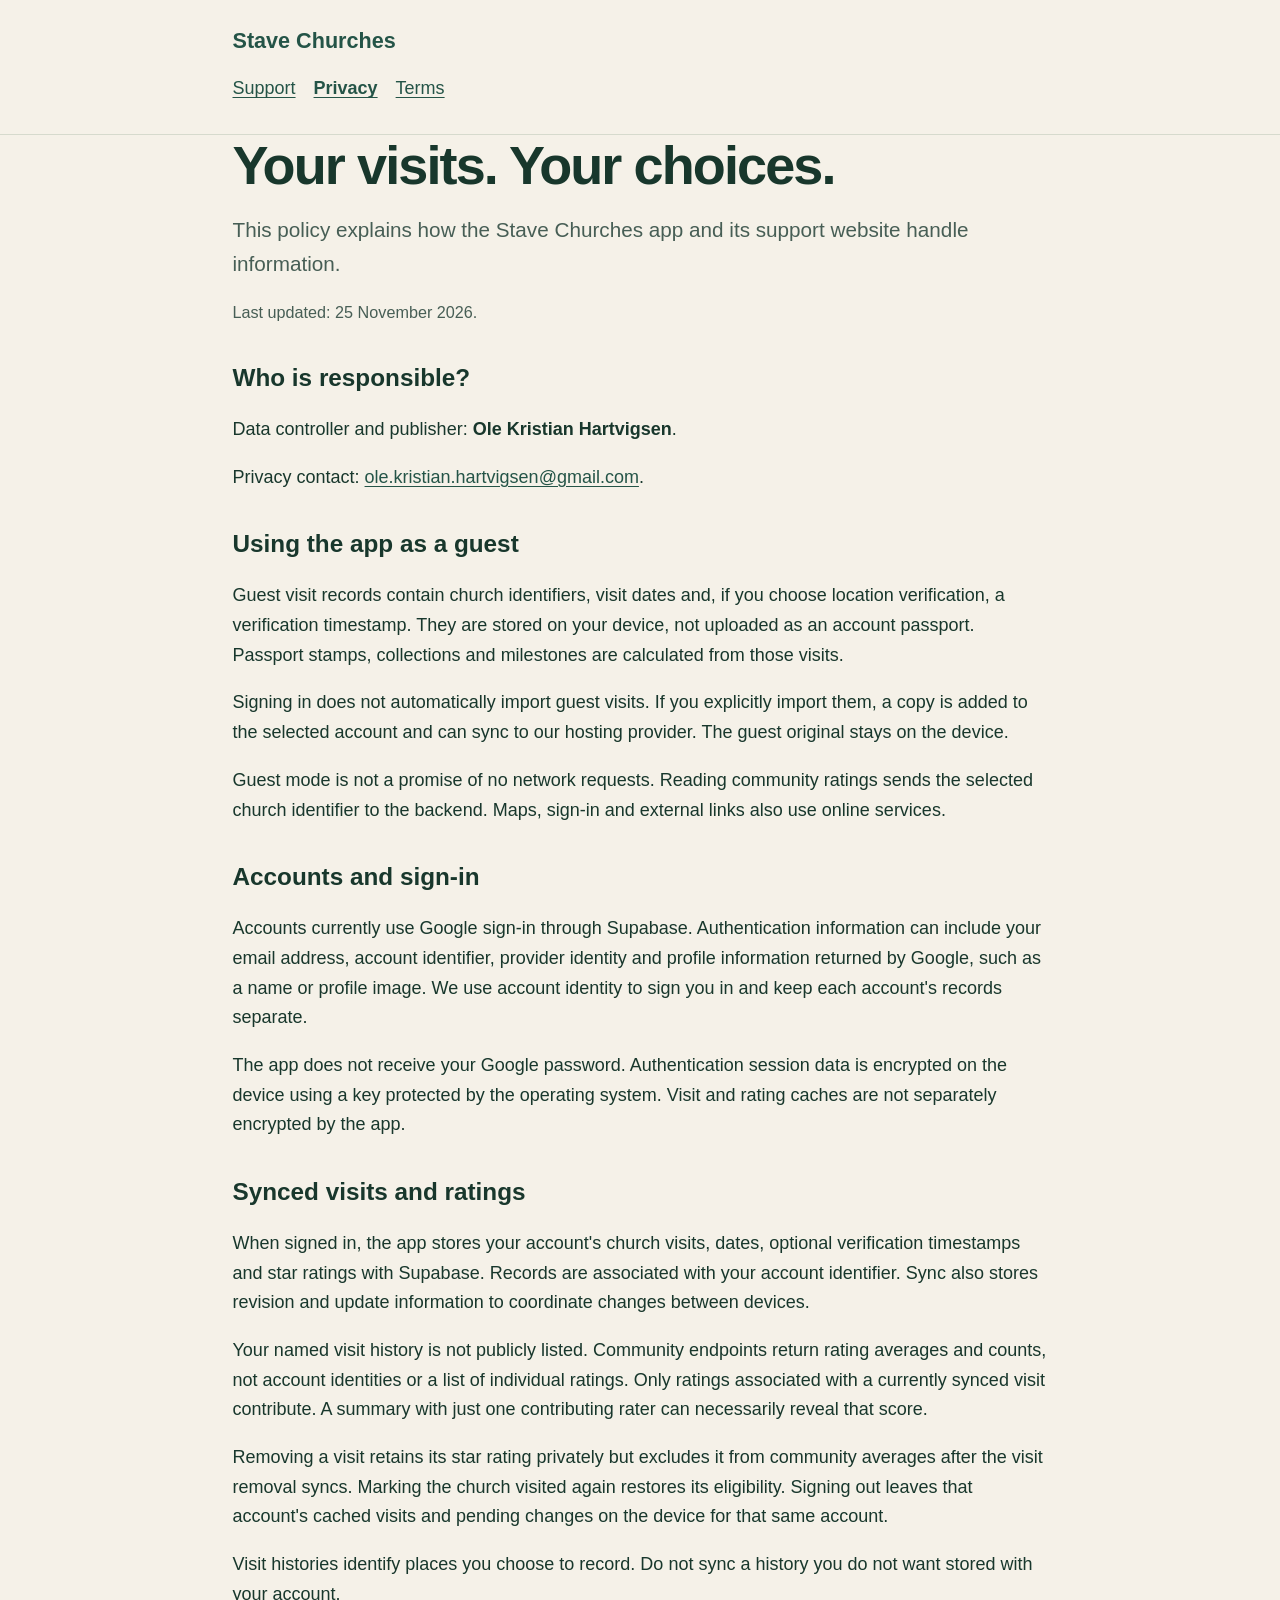
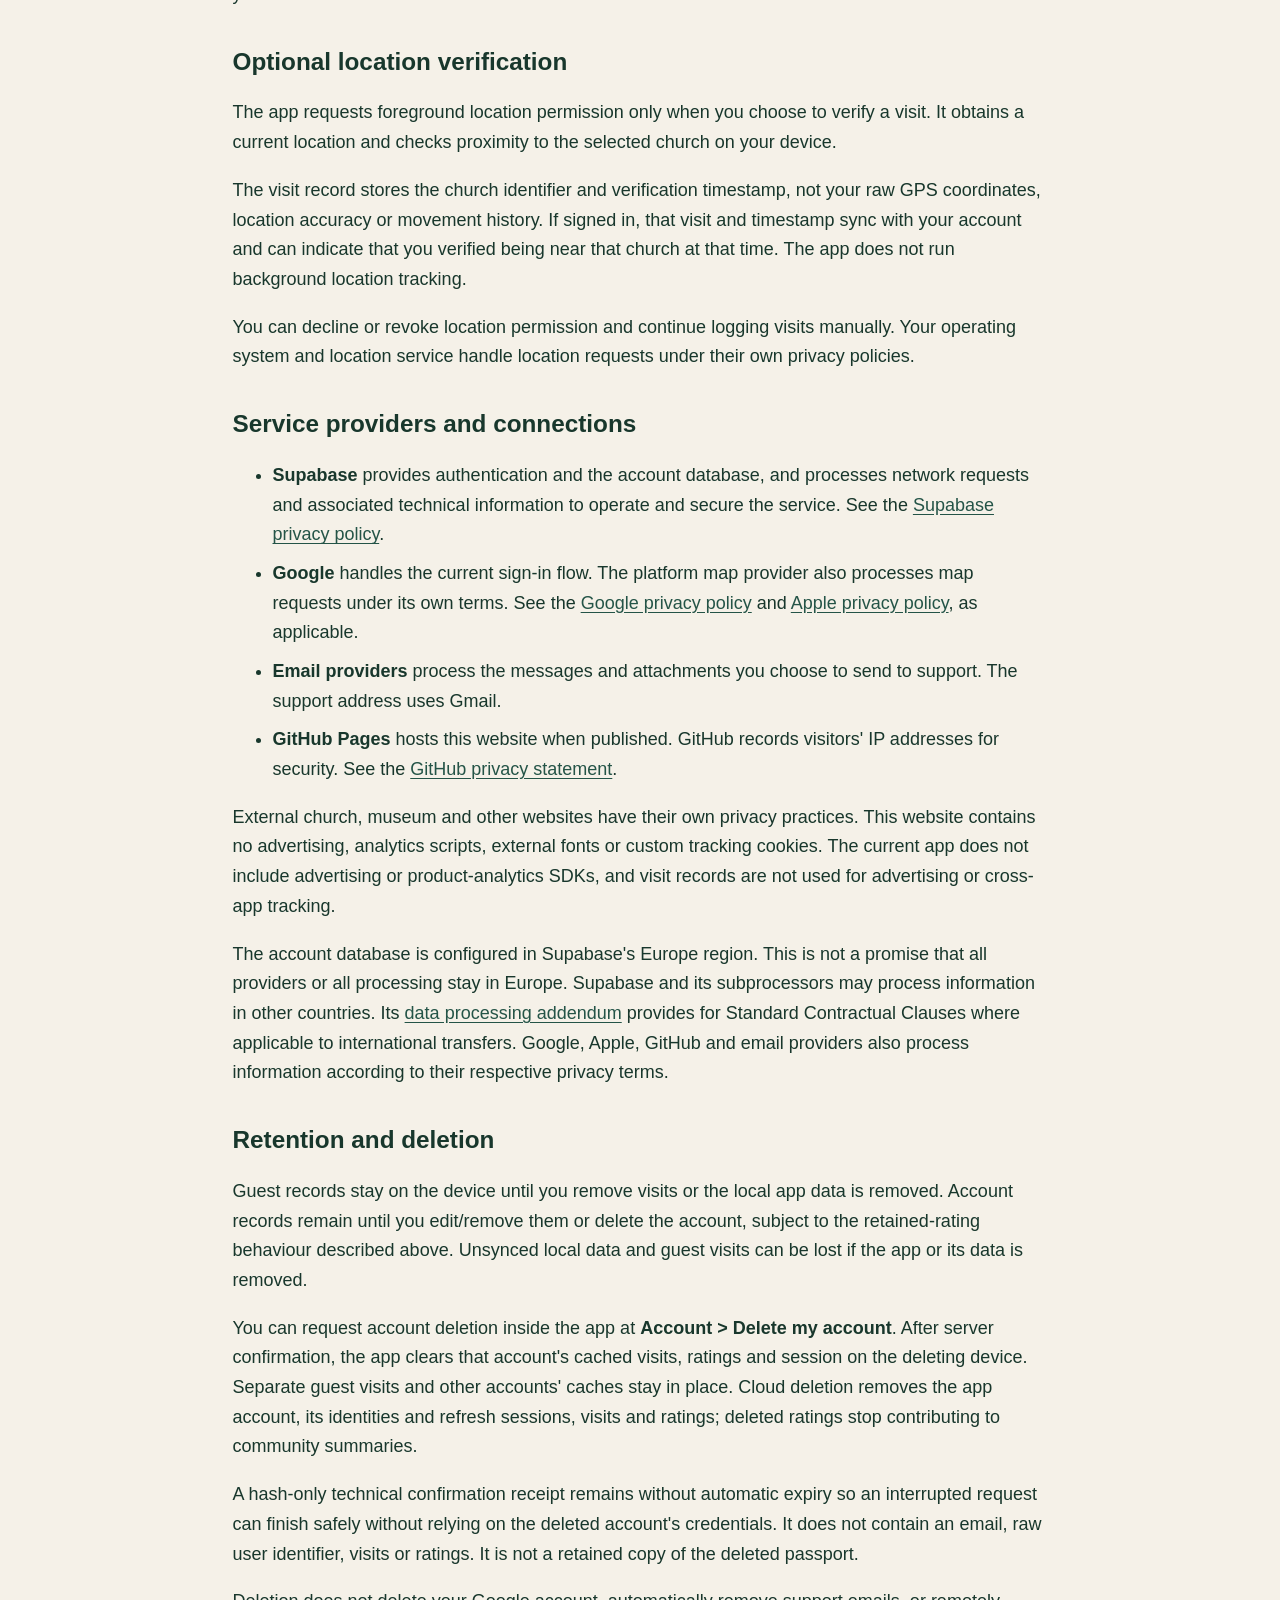
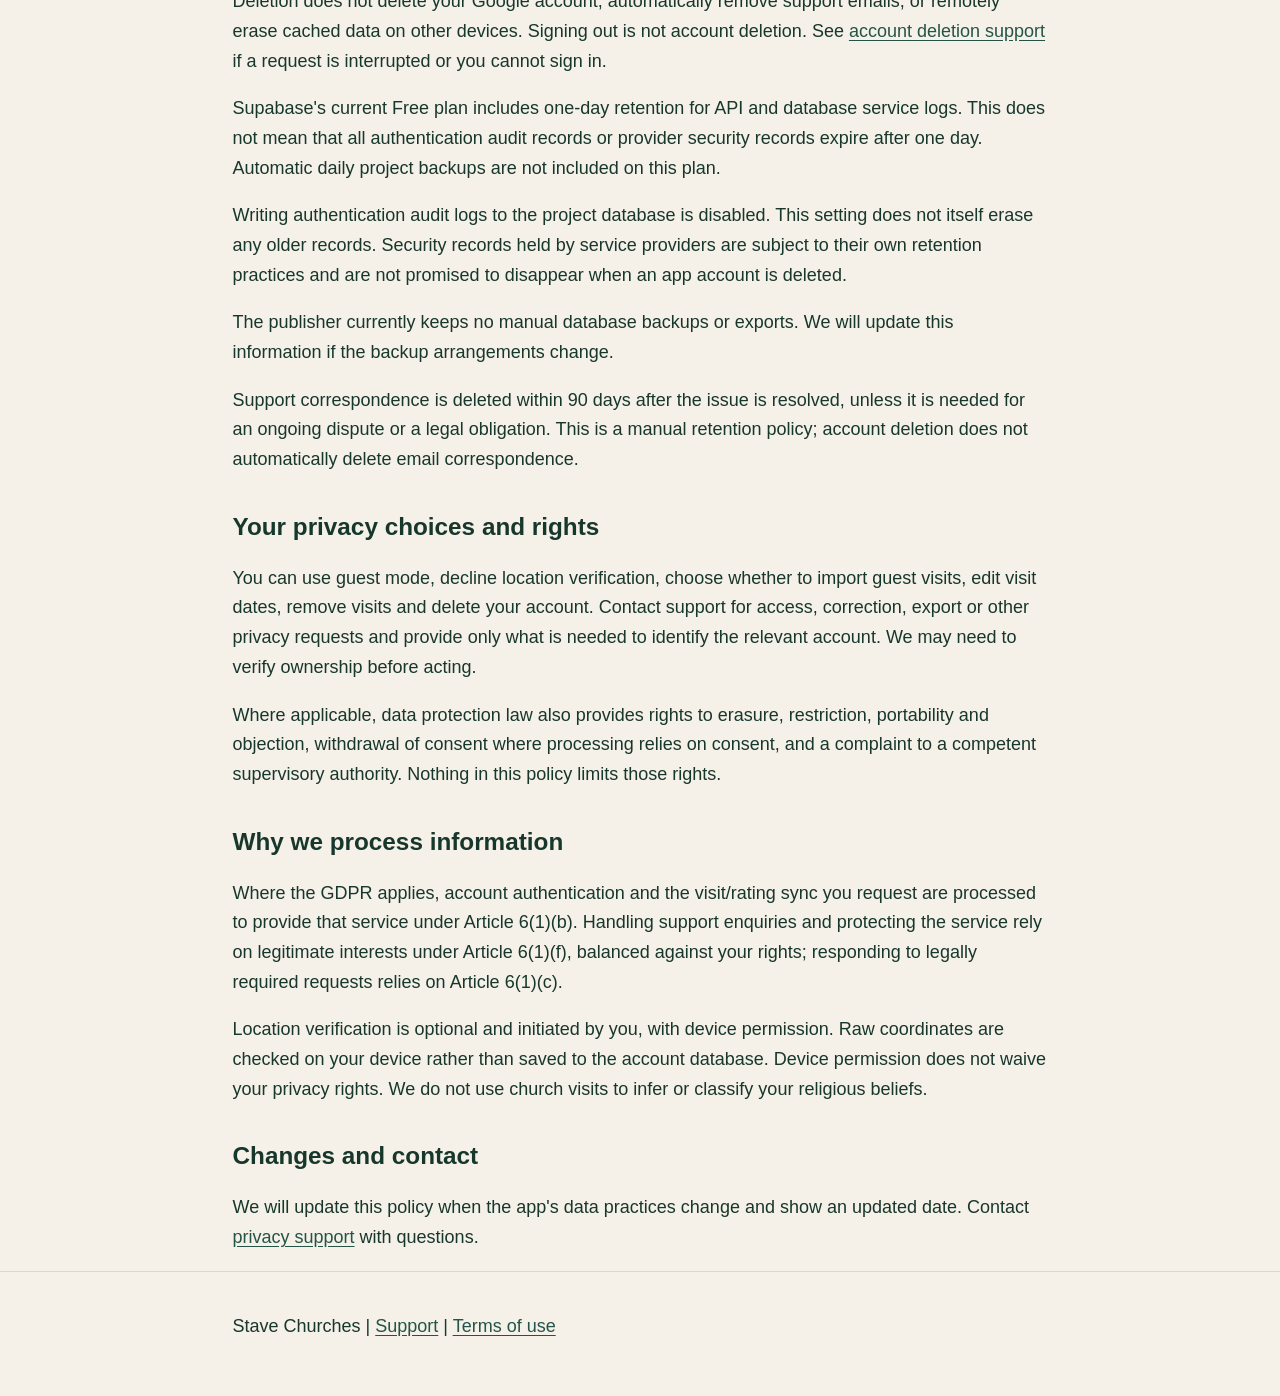
==== privacy.html @ 8445be17 "Publish Stave Churches support and privacy website Add reviewed static support, privacy and terms pa" ====
<!doctype html>
<html lang="en">
<head>
  <meta charset="utf-8">
  <meta name="viewport" content="width=device-width, initial-scale=1">
  <meta name="description" content="How Stave Churches handles guest visits, account data, ratings and optional location verification.">
  <title>Privacy | Stave Churches</title>
  <link rel="stylesheet" href="styles.css">
</head>
<body>
  <a class="skip-link" href="#main">Skip to content</a>
  <header>
    <div class="shell">
      <a class="brand" href="index.html">Stave Churches</a>
      <nav aria-label="Main navigation">
        <a href="index.html">Support</a>
        <a href="privacy.html" aria-current="page">Privacy</a>
        <a href="terms.html">Terms</a>
      </nav>
    </div>
  </header>
  <main class="shell" id="main">
    <h1>Your visits. Your choices.</h1>
    <p class="lead">This policy explains how the Stave Churches app and its support website handle information.</p>
    <p class="muted">Last updated: 25 November 2026.</p>

    <h2>Who is responsible?</h2>
    <p>Data controller and publisher: <strong>Ole Kristian Hartvigsen</strong>.</p>
    <p>Privacy contact: <a href="mailto:ole.kristian.hartvigsen@gmail.com?subject=Stave%20Churches%20privacy">ole.kristian.hartvigsen@gmail.com</a>.</p>

    <h2>Using the app as a guest</h2>
    <p>Guest visit records contain church identifiers, visit dates and, if you choose location verification, a verification timestamp. They are stored on your device, not uploaded as an account passport. Passport stamps, collections and milestones are calculated from those visits.</p>
    <p>Signing in does not automatically import guest visits. If you explicitly import them, a copy is added to the selected account and can sync to our hosting provider. The guest original stays on the device.</p>
    <p>Guest mode is not a promise of no network requests. Reading community ratings sends the selected church identifier to the backend. Maps, sign-in and external links also use online services.</p>

    <h2>Accounts and sign-in</h2>
    <p>Accounts currently use Google sign-in through Supabase. Authentication information can include your email address, account identifier, provider identity and profile information returned by Google, such as a name or profile image. We use account identity to sign you in and keep each account's records separate.</p>
    <p>The app does not receive your Google password. Authentication session data is encrypted on the device using a key protected by the operating system. Visit and rating caches are not separately encrypted by the app.</p>

    <h2>Synced visits and ratings</h2>
    <p>When signed in, the app stores your account's church visits, dates, optional verification timestamps and star ratings with Supabase. Records are associated with your account identifier. Sync also stores revision and update information to coordinate changes between devices.</p>
    <p>Your named visit history is not publicly listed. Community endpoints return rating averages and counts, not account identities or a list of individual ratings. Only ratings associated with a currently synced visit contribute. A summary with just one contributing rater can necessarily reveal that score.</p>
    <p>Removing a visit retains its star rating privately but excludes it from community averages after the visit removal syncs. Marking the church visited again restores its eligibility. Signing out leaves that account's cached visits and pending changes on the device for that same account.</p>
    <p>Visit histories identify places you choose to record. Do not sync a history you do not want stored with your account.</p>

    <h2>Optional location verification</h2>
    <p>The app requests foreground location permission only when you choose to verify a visit. It obtains a current location and checks proximity to the selected church on your device.</p>
    <p>The visit record stores the church identifier and verification timestamp, not your raw GPS coordinates, location accuracy or movement history. If signed in, that visit and timestamp sync with your account and can indicate that you verified being near that church at that time. The app does not run background location tracking.</p>
    <p>You can decline or revoke location permission and continue logging visits manually. Your operating system and location service handle location requests under their own privacy policies.</p>

    <h2>Service providers and connections</h2>
    <ul>
      <li><strong>Supabase</strong> provides authentication and the account database, and processes network requests and associated technical information to operate and secure the service. See the <a href="https://supabase.com/privacy">Supabase privacy policy</a>.</li>
      <li><strong>Google</strong> handles the current sign-in flow. The platform map provider also processes map requests under its own terms. See the <a href="https://policies.google.com/privacy">Google privacy policy</a> and <a href="https://www.apple.com/legal/privacy/">Apple privacy policy</a>, as applicable.</li>
      <li><strong>Email providers</strong> process the messages and attachments you choose to send to support. The support address uses Gmail.</li>
      <li><strong>GitHub Pages</strong> hosts this website when published. GitHub records visitors' IP addresses for security. See the <a href="https://docs.github.com/en/site-policy/privacy-policies/github-general-privacy-statement">GitHub privacy statement</a>.</li>
    </ul>
    <p>External church, museum and other websites have their own privacy practices. This website contains no advertising, analytics scripts, external fonts or custom tracking cookies. The current app does not include advertising or product-analytics SDKs, and visit records are not used for advertising or cross-app tracking.</p>
    <p>The account database is configured in Supabase's Europe region. This is not a promise that all providers or all processing stay in Europe. Supabase and its subprocessors may process information in other countries. Its <a href="https://supabase.com/legal/customer-resources/data-processing-addendum">data processing addendum</a> provides for Standard Contractual Clauses where applicable to international transfers. Google, Apple, GitHub and email providers also process information according to their respective privacy terms.</p>

    <h2>Retention and deletion</h2>
    <p>Guest records stay on the device until you remove visits or the local app data is removed. Account records remain until you edit/remove them or delete the account, subject to the retained-rating behaviour described above. Unsynced local data and guest visits can be lost if the app or its data is removed.</p>
    <p>You can request account deletion inside the app at <strong>Account &gt; Delete my account</strong>. After server confirmation, the app clears that account's cached visits, ratings and session on the deleting device. Separate guest visits and other accounts' caches stay in place. Cloud deletion removes the app account, its identities and refresh sessions, visits and ratings; deleted ratings stop contributing to community summaries.</p>
    <p>A hash-only technical confirmation receipt remains without automatic expiry so an interrupted request can finish safely without relying on the deleted account's credentials. It does not contain an email, raw user identifier, visits or ratings. It is not a retained copy of the deleted passport.</p>
    <p>Deletion does not delete your Google account, automatically remove support emails, or remotely erase cached data on other devices. Signing out is not account deletion. See <a href="index.html">account deletion support</a> if a request is interrupted or you cannot sign in.</p>
    <p>Supabase's current Free plan includes one-day retention for API and database service logs. This does not mean that all authentication audit records or provider security records expire after one day. Automatic daily project backups are not included on this plan.</p>
    <p>Writing authentication audit logs to the project database is disabled. This setting does not itself erase any older records. Security records held by service providers are subject to their own retention practices and are not promised to disappear when an app account is deleted.</p>
    <p>The publisher currently keeps no manual database backups or exports. We will update this information if the backup arrangements change.</p>
    <p>Support correspondence is deleted within 90 days after the issue is resolved, unless it is needed for an ongoing dispute or a legal obligation. This is a manual retention policy; account deletion does not automatically delete email correspondence.</p>

    <h2>Your privacy choices and rights</h2>
    <p>You can use guest mode, decline location verification, choose whether to import guest visits, edit visit dates, remove visits and delete your account. Contact support for access, correction, export or other privacy requests and provide only what is needed to identify the relevant account. We may need to verify ownership before acting.</p>
    <p>Where applicable, data protection law also provides rights to erasure, restriction, portability and objection, withdrawal of consent where processing relies on consent, and a complaint to a competent supervisory authority. Nothing in this policy limits those rights.</p>
    <h2>Why we process information</h2>
    <p>Where the GDPR applies, account authentication and the visit/rating sync you request are processed to provide that service under Article 6(1)(b). Handling support enquiries and protecting the service rely on legitimate interests under Article 6(1)(f), balanced against your rights; responding to legally required requests relies on Article 6(1)(c).</p>
    <p>Location verification is optional and initiated by you, with device permission. Raw coordinates are checked on your device rather than saved to the account database. Device permission does not waive your privacy rights. We do not use church visits to infer or classify your religious beliefs.</p>

    <h2>Changes and contact</h2>
    <p>We will update this policy when the app's data practices change and show an updated date. Contact <a href="mailto:ole.kristian.hartvigsen@gmail.com?subject=Stave%20Churches%20privacy">privacy support</a> with questions.</p>
  </main>
  <footer>
    <div class="shell">
      <p>Stave Churches | <a href="index.html">Support</a> | <a href="terms.html">Terms of use</a></p>
    </div>
  </footer>
</body>
</html>
---- styles.css ----
:root {
  color-scheme: light;
  font-family: -apple-system, BlinkMacSystemFont, "Segoe UI", sans-serif;
  color: #18372c;
  background: #f5f1e8;
  line-height: 1.65;
  font-size: 18px;
}

* { box-sizing: border-box; }
body { margin: 0; }
a { color: #245447; text-underline-offset: 0.18em; overflow-wrap: anywhere; }
a:hover { text-decoration-thickness: 0.15em; }
a:focus-visible { outline: 3px solid #856217; outline-offset: 4px; }
.skip-link { position: absolute; left: 1rem; top: -5rem; background: white; padding: 0.75rem; }
.skip-link:focus { top: 0.5rem; }
.shell { max-width: 860px; padding: 0 1.25rem; margin: 0 auto; }
header { border-bottom: 1px solid #d6dacd; padding: 1.25rem 0; }
.brand { font-weight: 750; font-size: 1.2rem; text-decoration: none; }
nav { display: flex; flex-wrap: wrap; gap: 0.25rem 1rem; margin-top: 0.5rem; }
nav a { display: inline-flex; min-height: 44px; align-items: center; }
nav a[aria-current="page"] { font-weight: 750; }
main { padding-top: 2rem; padding-bottom: 3rem; }
h1 { font-size: clamp(2rem, 7vw, 3rem); line-height: 1.12; letter-spacing: -0.035em; margin: 0 0 1rem; }
h2 { font-size: 1.35rem; line-height: 1.35; margin-top: 2rem; }
p, ul { margin: 0.75rem 0 1rem; }
li { margin-bottom: 0.5rem; }
.lead { font-size: 1.15rem; color: #475e55; }
.muted { color: #475e55; font-size: 0.9rem; }
.card { background: #fffdf8; border: 1px solid #d6dacd; border-radius: 16px; padding: 1.25rem; margin: 1.5rem 0; }
.card h2 { margin-top: 0; }
.contact { display: inline-block; padding: 0.75rem 1rem; background: #18372c; color: white; border-radius: 10px; font-weight: 650; }
footer { border-top: 1px solid #d6dacd; padding: 1.5rem 0 2rem; }
@media (prefers-reduced-motion: no-preference) {
  html { scroll-behavior: smooth; }
}
@media print {
  body { background: white; }
  nav, .skip-link { display: none; }
  .shell { max-width: none; padding: 0; }
}
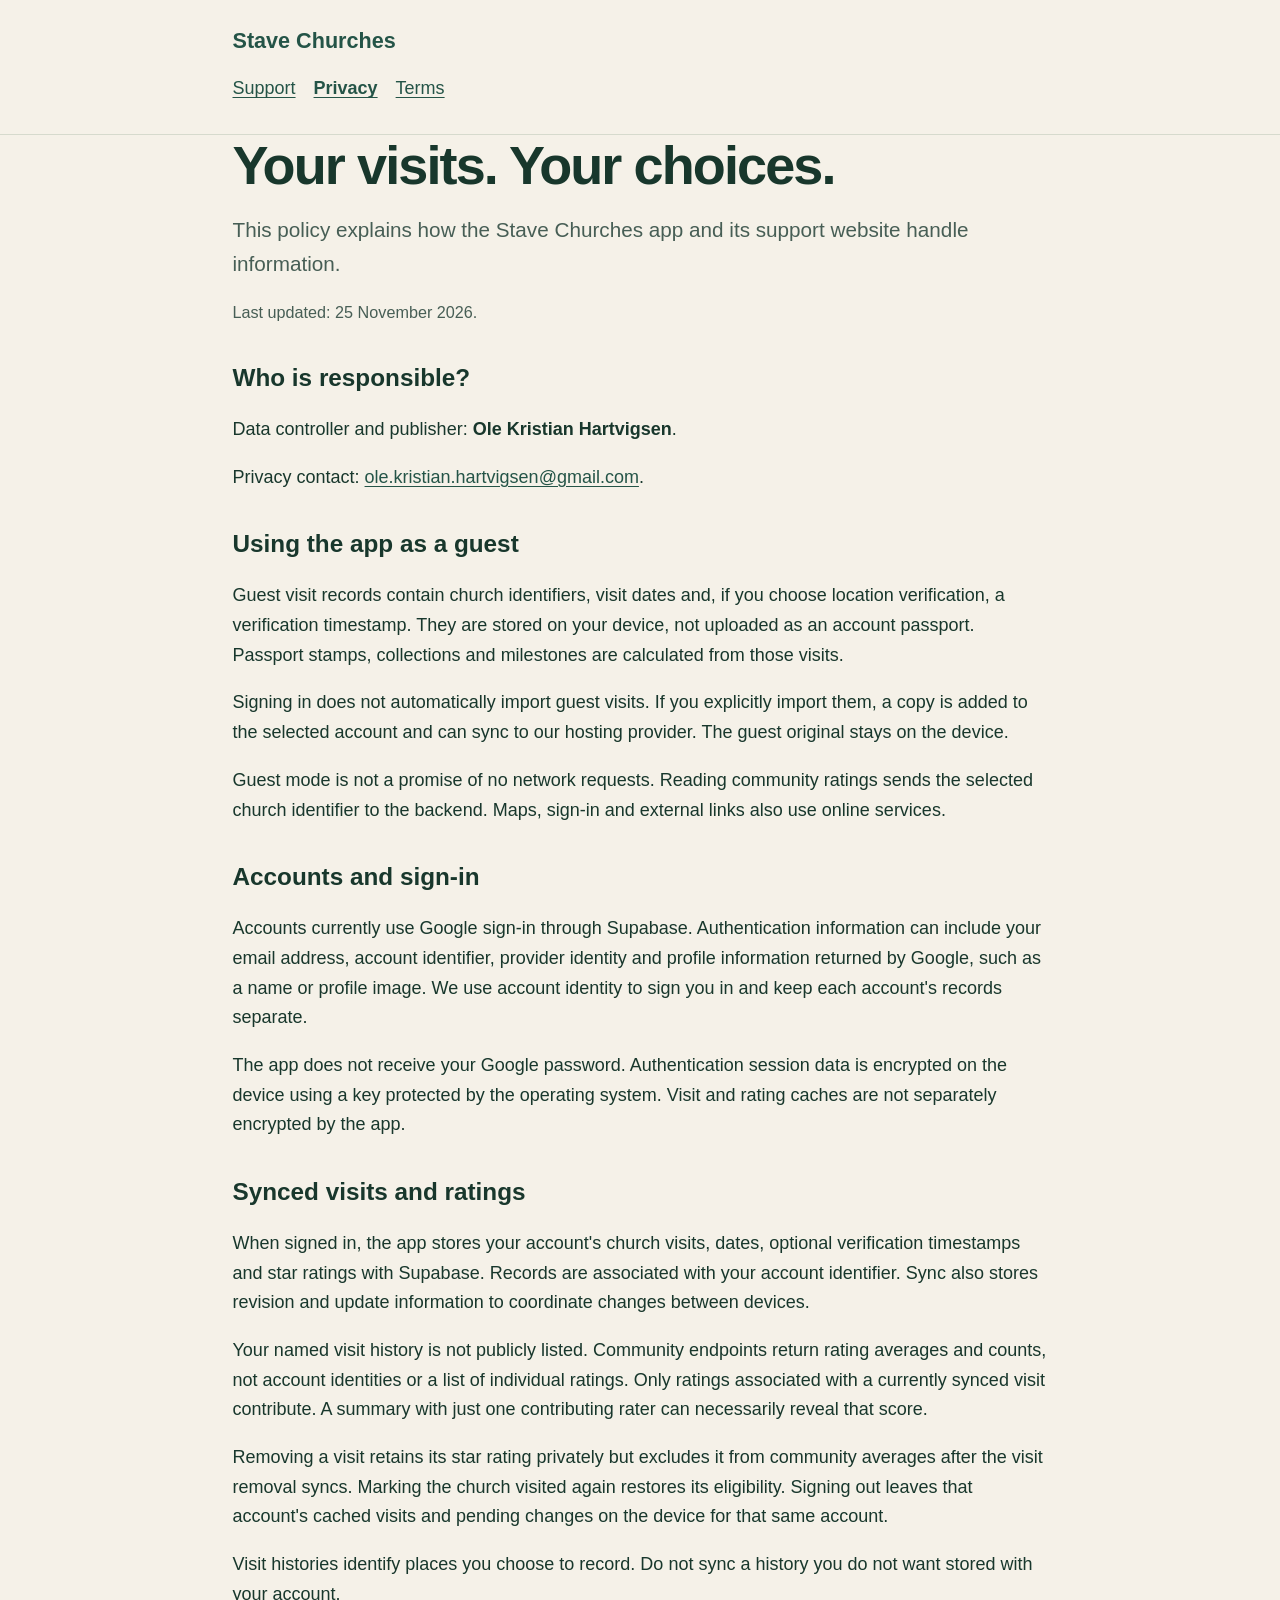
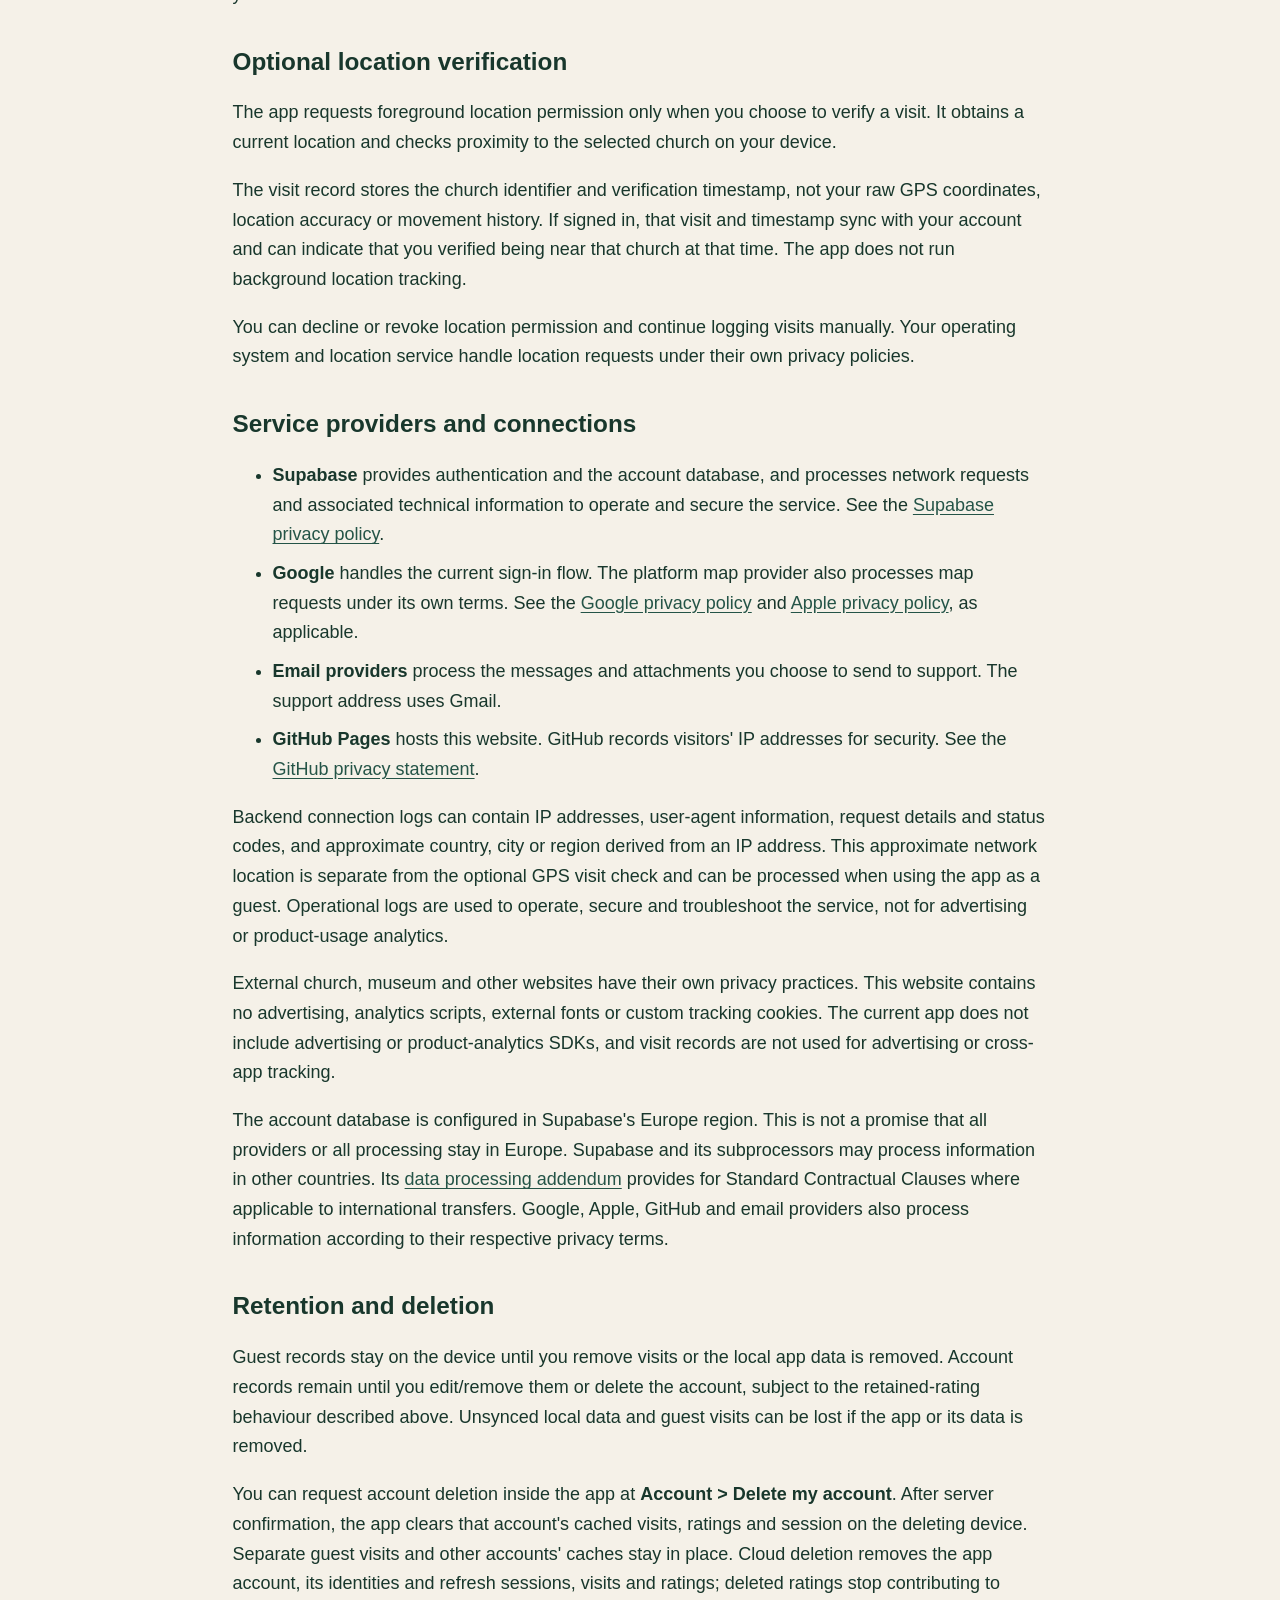
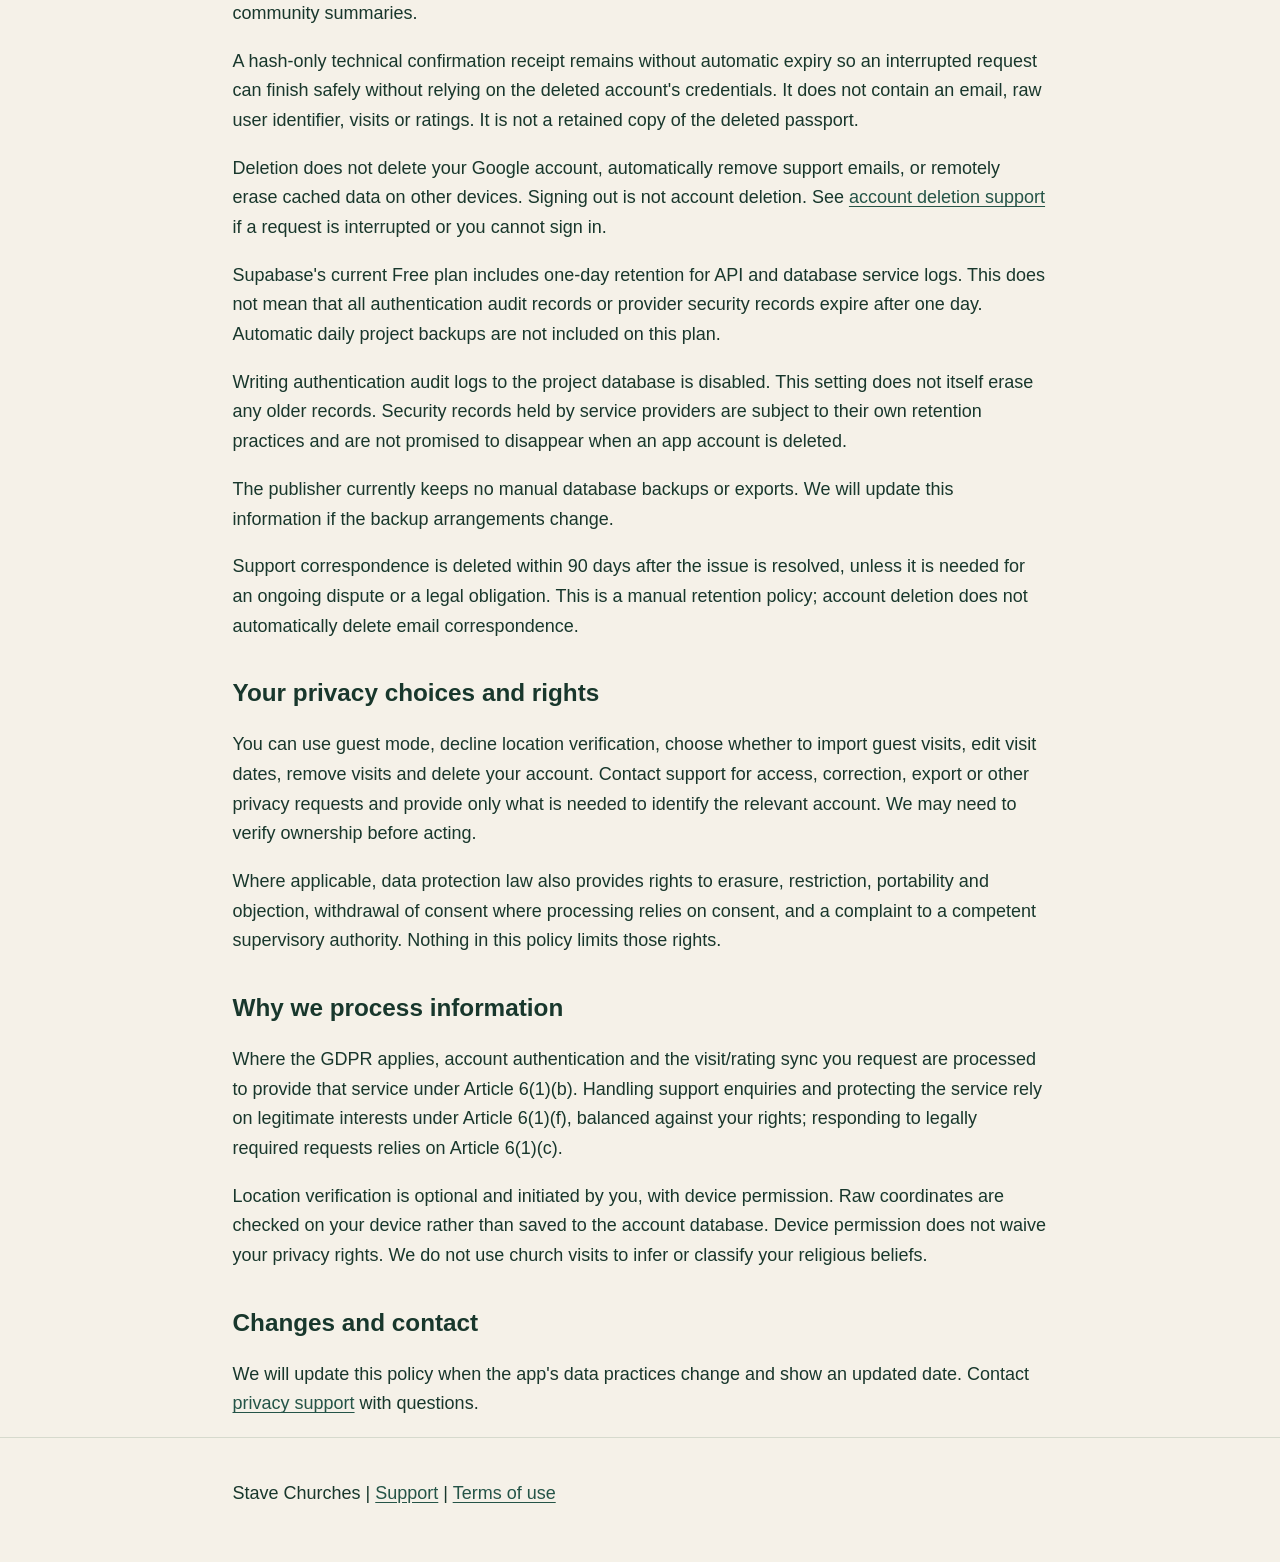
==== commit 56111ff6: "Clarify operational log data in privacy policy Explicitly describe confirmed IP-derived approximate " ====
--- a/privacy.html
+++ b/privacy.html
@@ -53,8 +53,9 @@
       <li><strong>Supabase</strong> provides authentication and the account database, and processes network requests and associated technical information to operate and secure the service. See the <a href="https://supabase.com/privacy">Supabase privacy policy</a>.</li>
       <li><strong>Google</strong> handles the current sign-in flow. The platform map provider also processes map requests under its own terms. See the <a href="https://policies.google.com/privacy">Google privacy policy</a> and <a href="https://www.apple.com/legal/privacy/">Apple privacy policy</a>, as applicable.</li>
       <li><strong>Email providers</strong> process the messages and attachments you choose to send to support. The support address uses Gmail.</li>
-      <li><strong>GitHub Pages</strong> hosts this website when published. GitHub records visitors' IP addresses for security. See the <a href="https://docs.github.com/en/site-policy/privacy-policies/github-general-privacy-statement">GitHub privacy statement</a>.</li>
+      <li><strong>GitHub Pages</strong> hosts this website. GitHub records visitors' IP addresses for security. See the <a href="https://docs.github.com/en/site-policy/privacy-policies/github-general-privacy-statement">GitHub privacy statement</a>.</li>
     </ul>
+    <p>Backend connection logs can contain IP addresses, user-agent information, request details and status codes, and approximate country, city or region derived from an IP address. This approximate network location is separate from the optional GPS visit check and can be processed when using the app as a guest. Operational logs are used to operate, secure and troubleshoot the service, not for advertising or product-usage analytics.</p>
     <p>External church, museum and other websites have their own privacy practices. This website contains no advertising, analytics scripts, external fonts or custom tracking cookies. The current app does not include advertising or product-analytics SDKs, and visit records are not used for advertising or cross-app tracking.</p>
     <p>The account database is configured in Supabase's Europe region. This is not a promise that all providers or all processing stay in Europe. Supabase and its subprocessors may process information in other countries. Its <a href="https://supabase.com/legal/customer-resources/data-processing-addendum">data processing addendum</a> provides for Standard Contractual Clauses where applicable to international transfers. Google, Apple, GitHub and email providers also process information according to their respective privacy terms.</p>
 
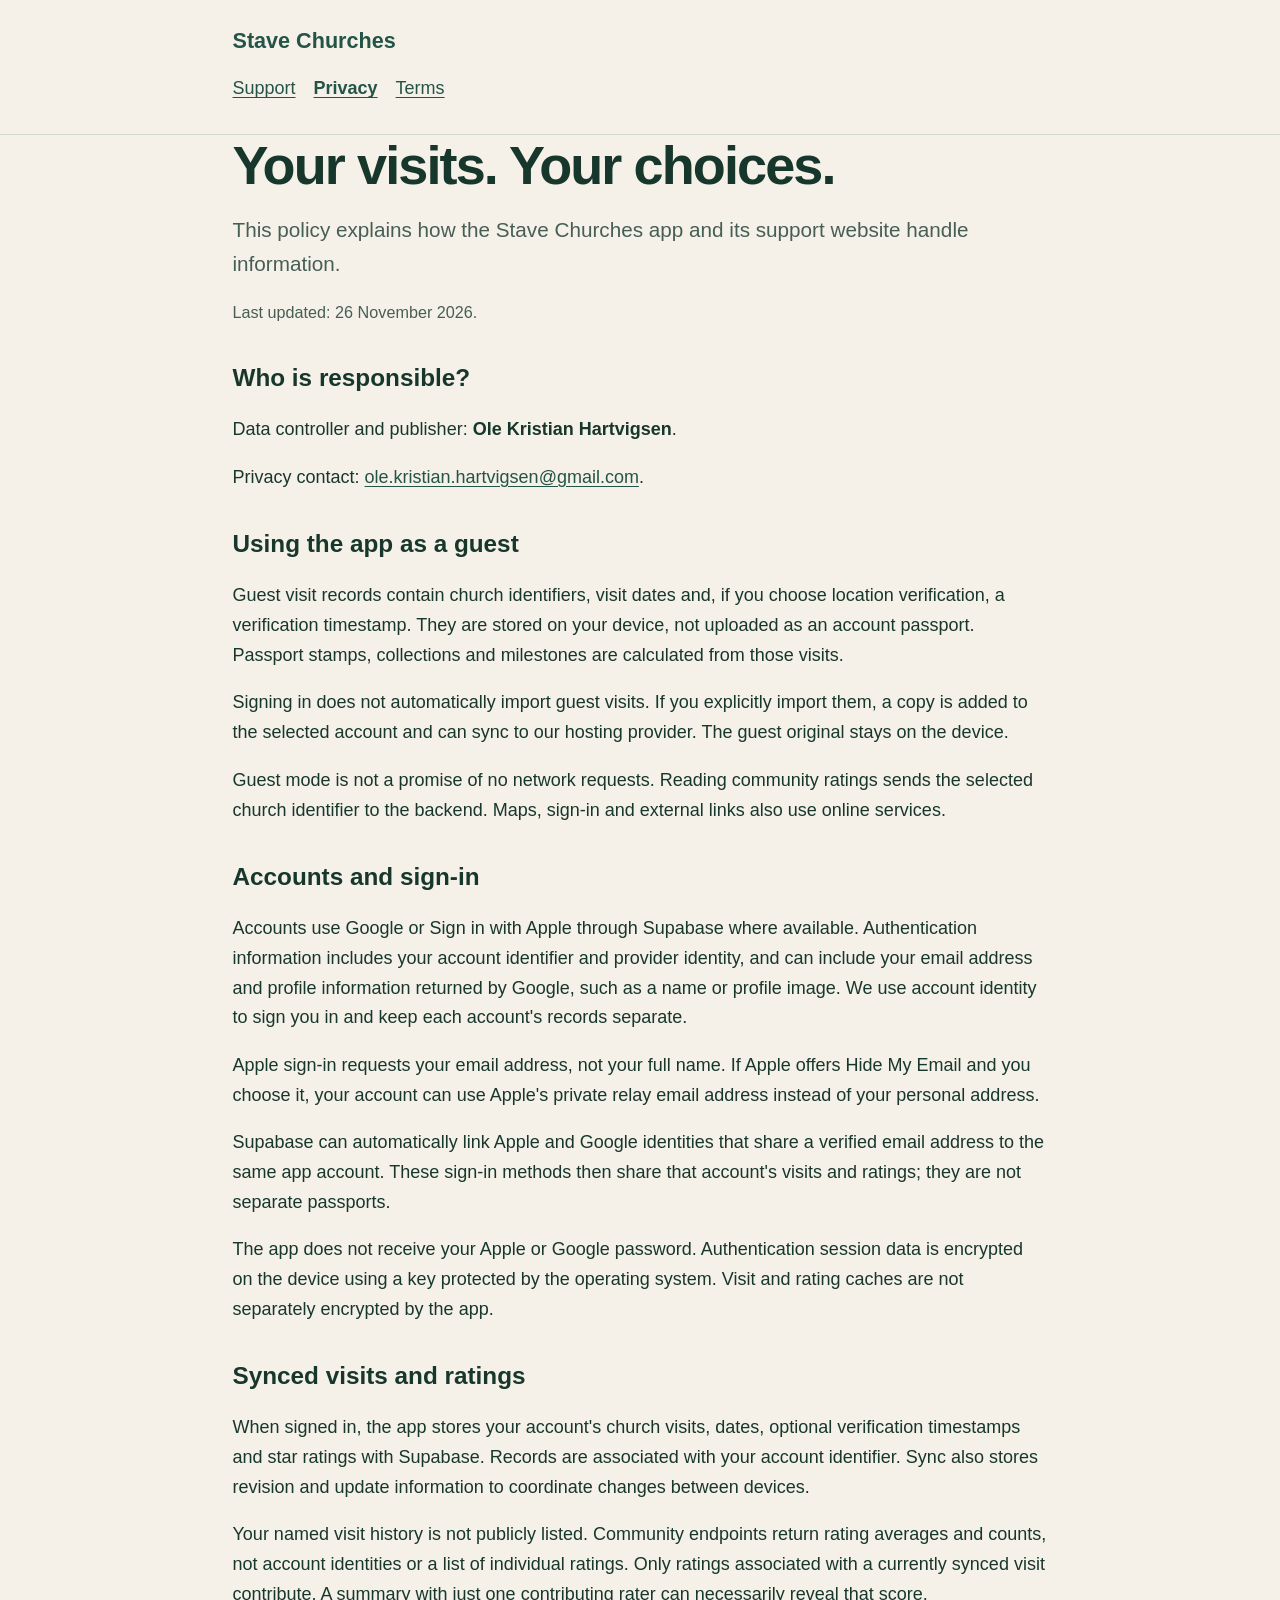
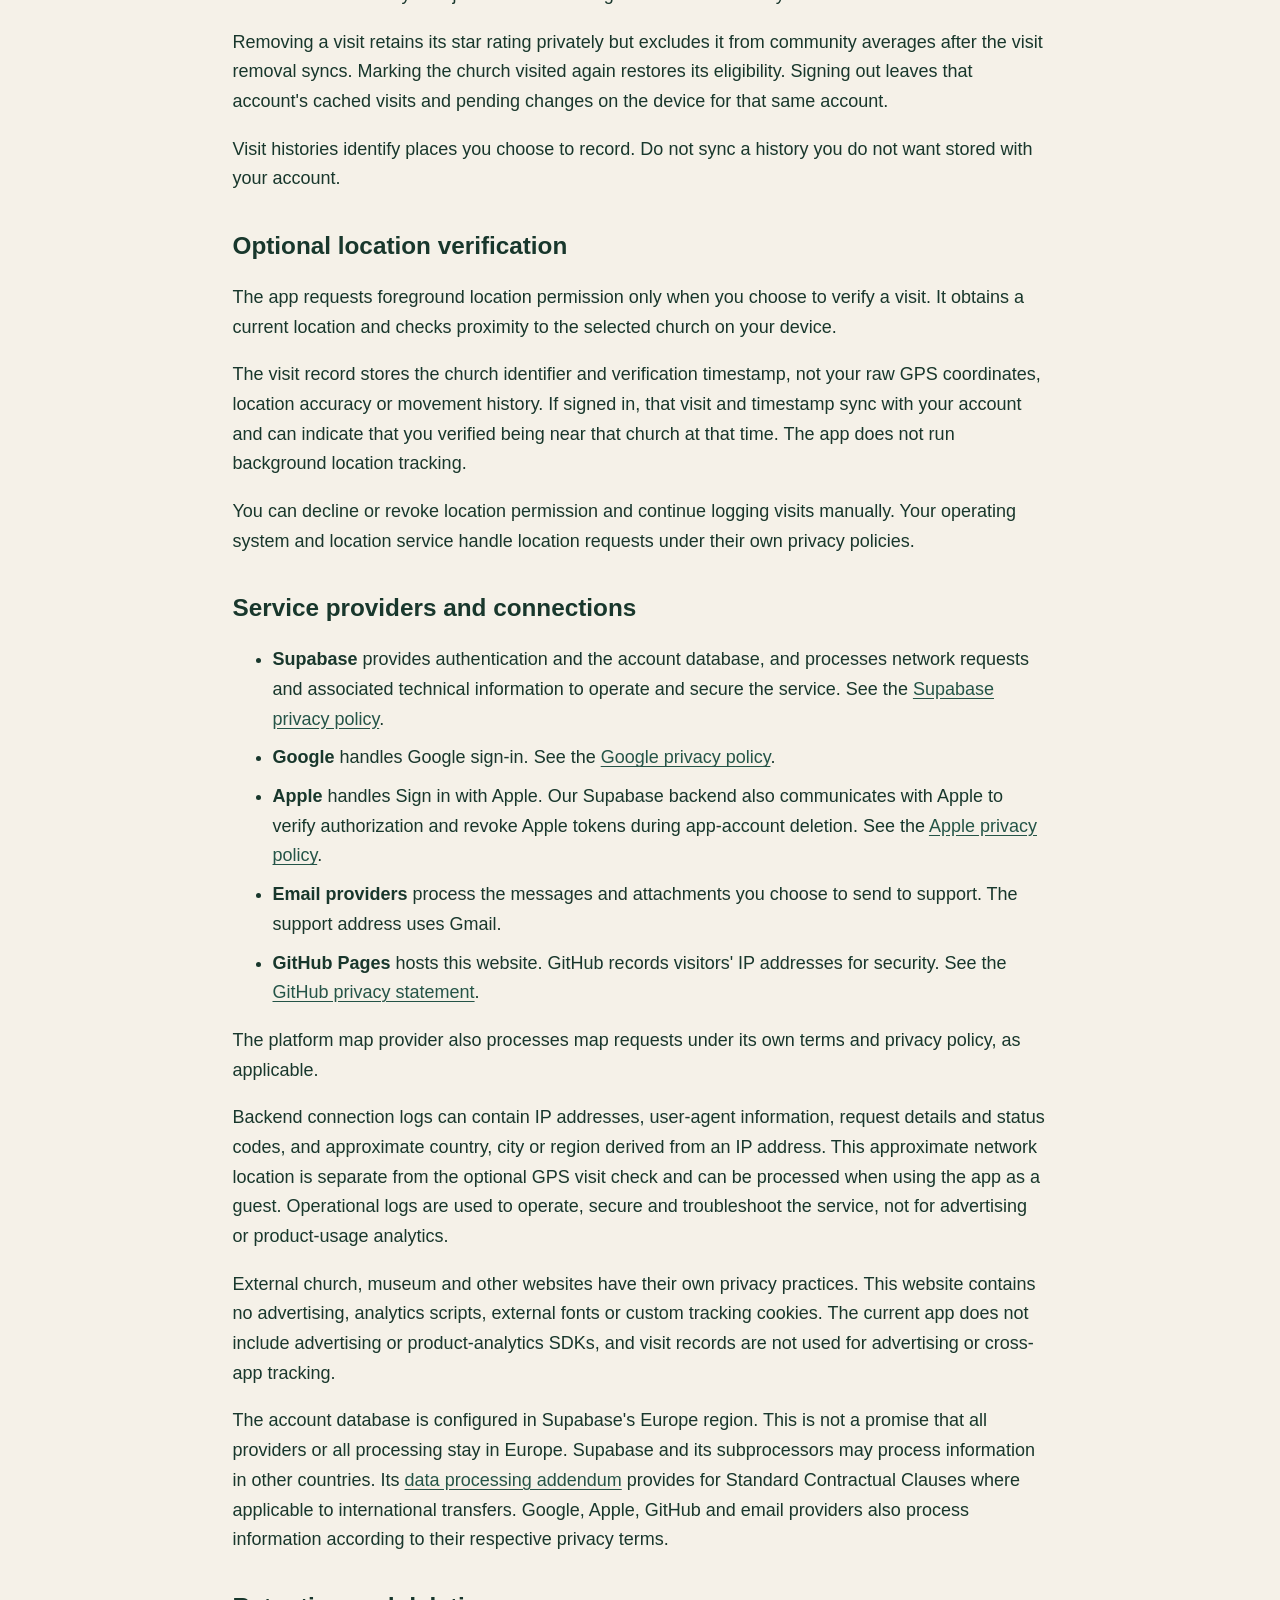
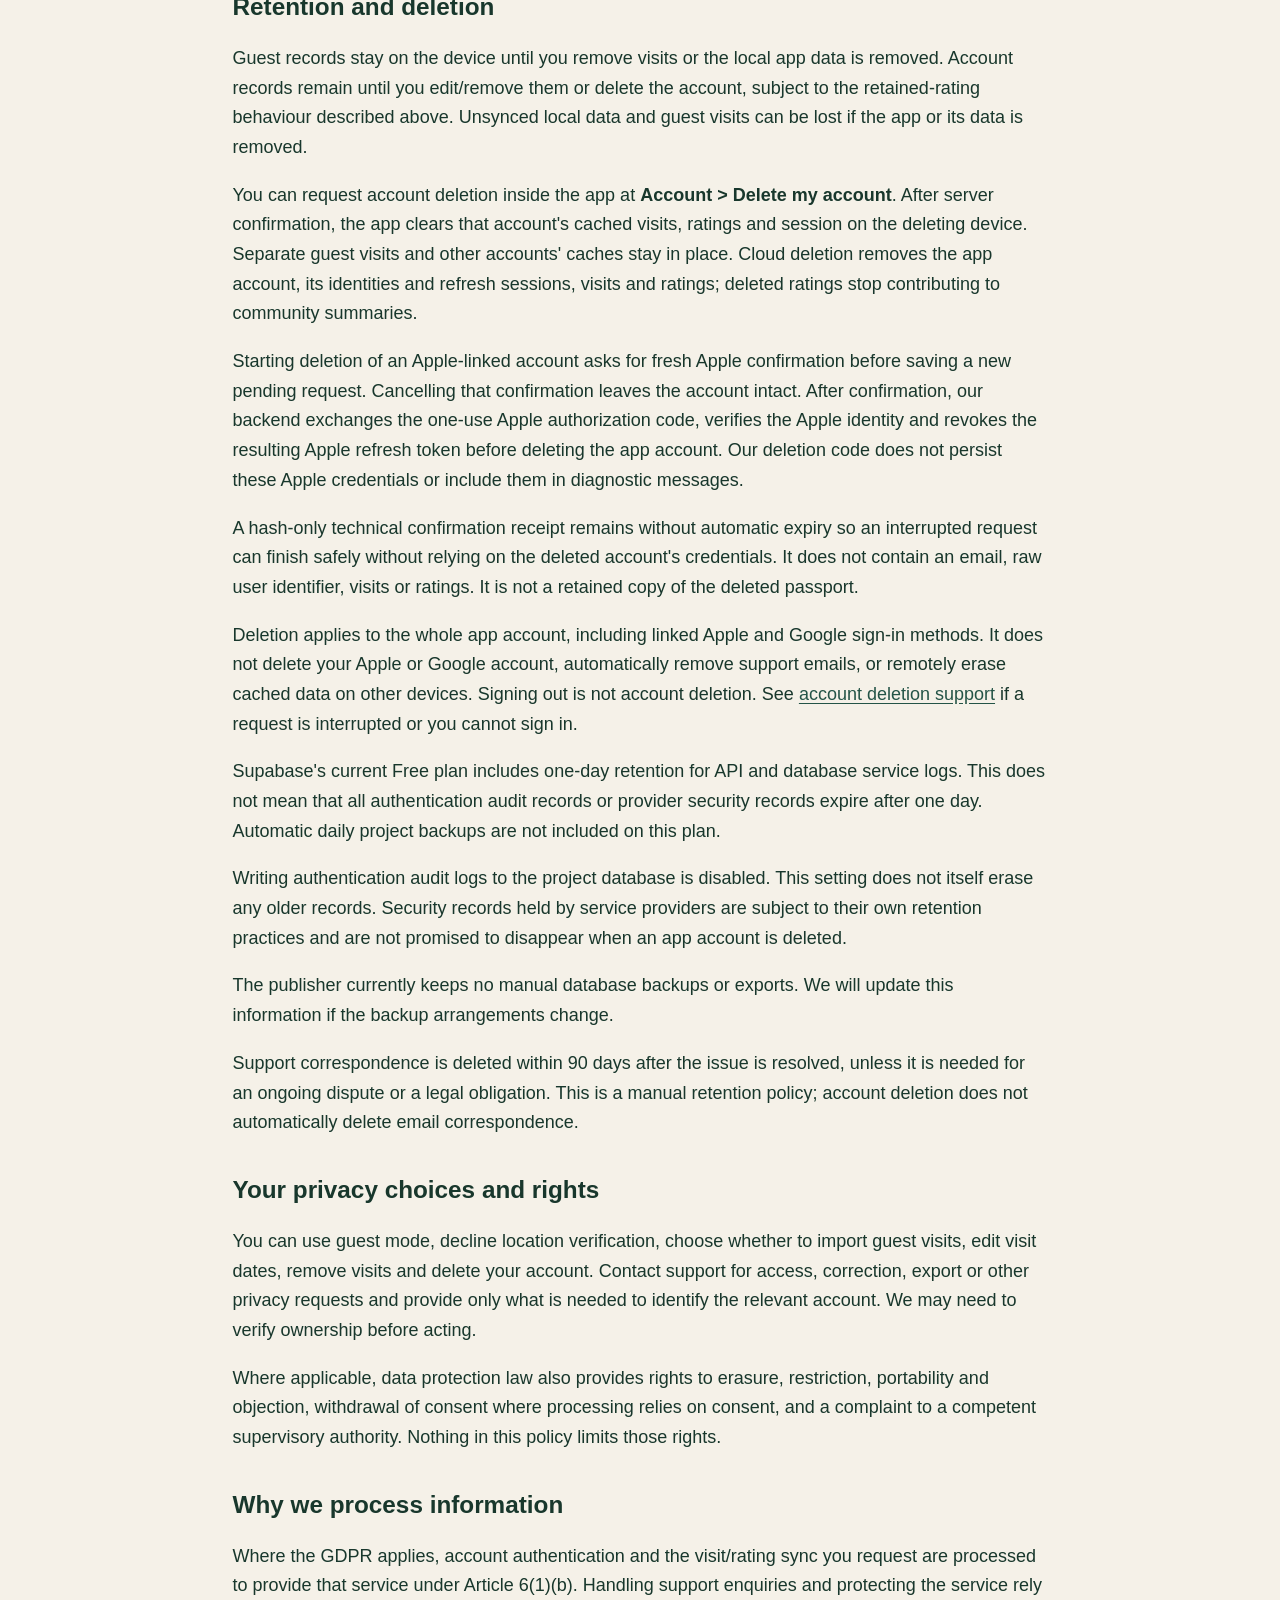
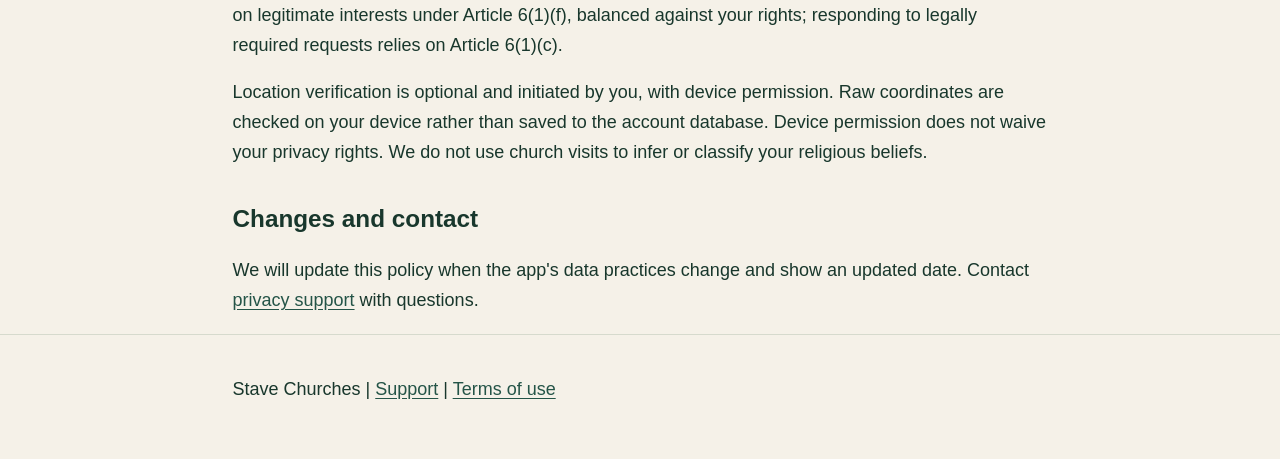
==== commit c51c2c9d: "Explain Apple sign-in and linked-account deletion Co-authored-by: Copilot <223556219+Copilot@users.n" ====
--- a/privacy.html
+++ b/privacy.html
@@ -22,7 +22,7 @@
   <main class="shell" id="main">
     <h1>Your visits. Your choices.</h1>
     <p class="lead">This policy explains how the Stave Churches app and its support website handle information.</p>
-    <p class="muted">Last updated: 25 November 2026.</p>
+    <p class="muted">Last updated: 26 November 2026.</p>
 
     <h2>Who is responsible?</h2>
     <p>Data controller and publisher: <strong>Ole Kristian Hartvigsen</strong>.</p>
@@ -34,8 +34,10 @@
     <p>Guest mode is not a promise of no network requests. Reading community ratings sends the selected church identifier to the backend. Maps, sign-in and external links also use online services.</p>
 
     <h2>Accounts and sign-in</h2>
-    <p>Accounts currently use Google sign-in through Supabase. Authentication information can include your email address, account identifier, provider identity and profile information returned by Google, such as a name or profile image. We use account identity to sign you in and keep each account's records separate.</p>
-    <p>The app does not receive your Google password. Authentication session data is encrypted on the device using a key protected by the operating system. Visit and rating caches are not separately encrypted by the app.</p>
+    <p>Accounts use Google or Sign in with Apple through Supabase where available. Authentication information includes your account identifier and provider identity, and can include your email address and profile information returned by Google, such as a name or profile image. We use account identity to sign you in and keep each account's records separate.</p>
+    <p>Apple sign-in requests your email address, not your full name. If Apple offers Hide My Email and you choose it, your account can use Apple's private relay email address instead of your personal address.</p>
+    <p>Supabase can automatically link Apple and Google identities that share a verified email address to the same app account. These sign-in methods then share that account's visits and ratings; they are not separate passports.</p>
+    <p>The app does not receive your Apple or Google password. Authentication session data is encrypted on the device using a key protected by the operating system. Visit and rating caches are not separately encrypted by the app.</p>
 
     <h2>Synced visits and ratings</h2>
     <p>When signed in, the app stores your account's church visits, dates, optional verification timestamps and star ratings with Supabase. Records are associated with your account identifier. Sync also stores revision and update information to coordinate changes between devices.</p>
@@ -51,10 +53,12 @@
     <h2>Service providers and connections</h2>
     <ul>
       <li><strong>Supabase</strong> provides authentication and the account database, and processes network requests and associated technical information to operate and secure the service. See the <a href="https://supabase.com/privacy">Supabase privacy policy</a>.</li>
-      <li><strong>Google</strong> handles the current sign-in flow. The platform map provider also processes map requests under its own terms. See the <a href="https://policies.google.com/privacy">Google privacy policy</a> and <a href="https://www.apple.com/legal/privacy/">Apple privacy policy</a>, as applicable.</li>
+      <li><strong>Google</strong> handles Google sign-in. See the <a href="https://policies.google.com/privacy">Google privacy policy</a>.</li>
+      <li><strong>Apple</strong> handles Sign in with Apple. Our Supabase backend also communicates with Apple to verify authorization and revoke Apple tokens during app-account deletion. See the <a href="https://www.apple.com/legal/privacy/">Apple privacy policy</a>.</li>
       <li><strong>Email providers</strong> process the messages and attachments you choose to send to support. The support address uses Gmail.</li>
       <li><strong>GitHub Pages</strong> hosts this website. GitHub records visitors' IP addresses for security. See the <a href="https://docs.github.com/en/site-policy/privacy-policies/github-general-privacy-statement">GitHub privacy statement</a>.</li>
     </ul>
+    <p>The platform map provider also processes map requests under its own terms and privacy policy, as applicable.</p>
     <p>Backend connection logs can contain IP addresses, user-agent information, request details and status codes, and approximate country, city or region derived from an IP address. This approximate network location is separate from the optional GPS visit check and can be processed when using the app as a guest. Operational logs are used to operate, secure and troubleshoot the service, not for advertising or product-usage analytics.</p>
     <p>External church, museum and other websites have their own privacy practices. This website contains no advertising, analytics scripts, external fonts or custom tracking cookies. The current app does not include advertising or product-analytics SDKs, and visit records are not used for advertising or cross-app tracking.</p>
     <p>The account database is configured in Supabase's Europe region. This is not a promise that all providers or all processing stay in Europe. Supabase and its subprocessors may process information in other countries. Its <a href="https://supabase.com/legal/customer-resources/data-processing-addendum">data processing addendum</a> provides for Standard Contractual Clauses where applicable to international transfers. Google, Apple, GitHub and email providers also process information according to their respective privacy terms.</p>
@@ -62,8 +66,9 @@
     <h2>Retention and deletion</h2>
     <p>Guest records stay on the device until you remove visits or the local app data is removed. Account records remain until you edit/remove them or delete the account, subject to the retained-rating behaviour described above. Unsynced local data and guest visits can be lost if the app or its data is removed.</p>
     <p>You can request account deletion inside the app at <strong>Account &gt; Delete my account</strong>. After server confirmation, the app clears that account's cached visits, ratings and session on the deleting device. Separate guest visits and other accounts' caches stay in place. Cloud deletion removes the app account, its identities and refresh sessions, visits and ratings; deleted ratings stop contributing to community summaries.</p>
+    <p>Starting deletion of an Apple-linked account asks for fresh Apple confirmation before saving a new pending request. Cancelling that confirmation leaves the account intact. After confirmation, our backend exchanges the one-use Apple authorization code, verifies the Apple identity and revokes the resulting Apple refresh token before deleting the app account. Our deletion code does not persist these Apple credentials or include them in diagnostic messages.</p>
     <p>A hash-only technical confirmation receipt remains without automatic expiry so an interrupted request can finish safely without relying on the deleted account's credentials. It does not contain an email, raw user identifier, visits or ratings. It is not a retained copy of the deleted passport.</p>
-    <p>Deletion does not delete your Google account, automatically remove support emails, or remotely erase cached data on other devices. Signing out is not account deletion. See <a href="index.html">account deletion support</a> if a request is interrupted or you cannot sign in.</p>
+    <p>Deletion applies to the whole app account, including linked Apple and Google sign-in methods. It does not delete your Apple or Google account, automatically remove support emails, or remotely erase cached data on other devices. Signing out is not account deletion. See <a href="index.html">account deletion support</a> if a request is interrupted or you cannot sign in.</p>
     <p>Supabase's current Free plan includes one-day retention for API and database service logs. This does not mean that all authentication audit records or provider security records expire after one day. Automatic daily project backups are not included on this plan.</p>
     <p>Writing authentication audit logs to the project database is disabled. This setting does not itself erase any older records. Security records held by service providers are subject to their own retention practices and are not promised to disappear when an app account is deleted.</p>
     <p>The publisher currently keeps no manual database backups or exports. We will update this information if the backup arrangements change.</p>
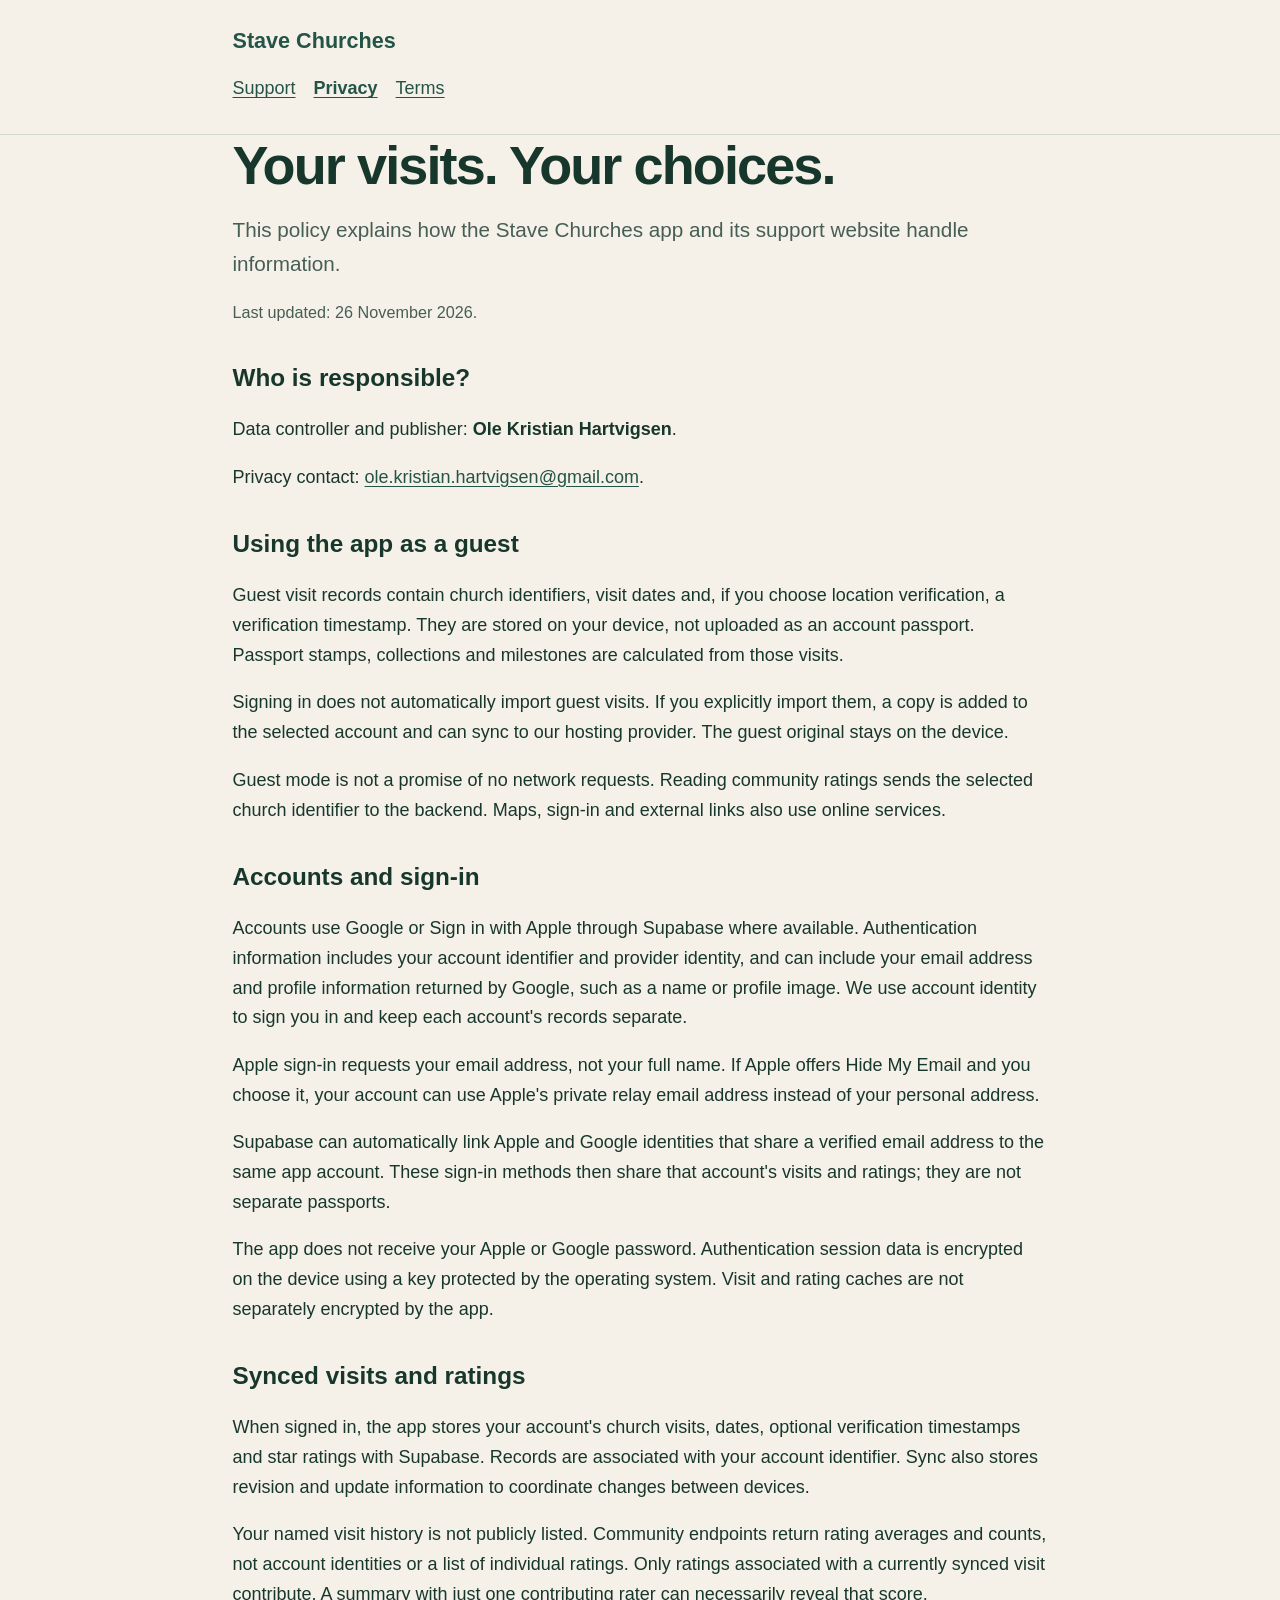
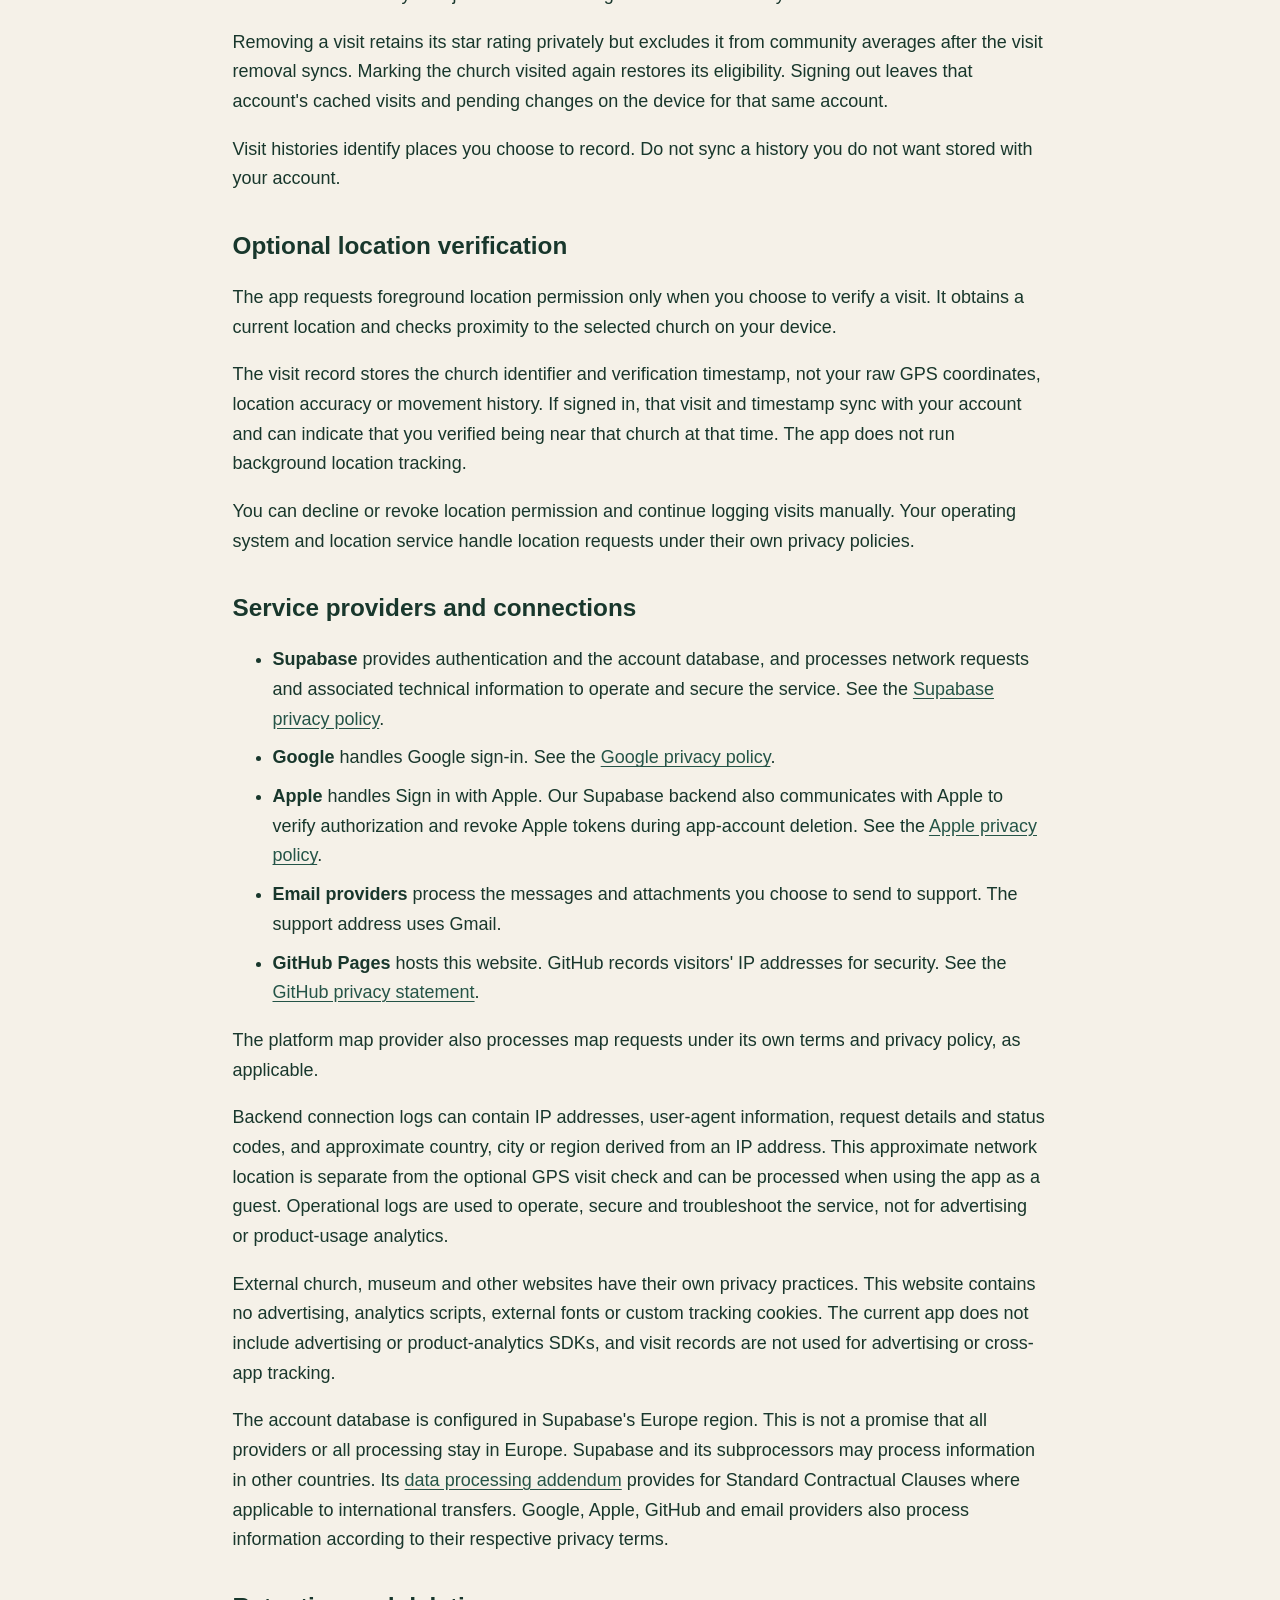
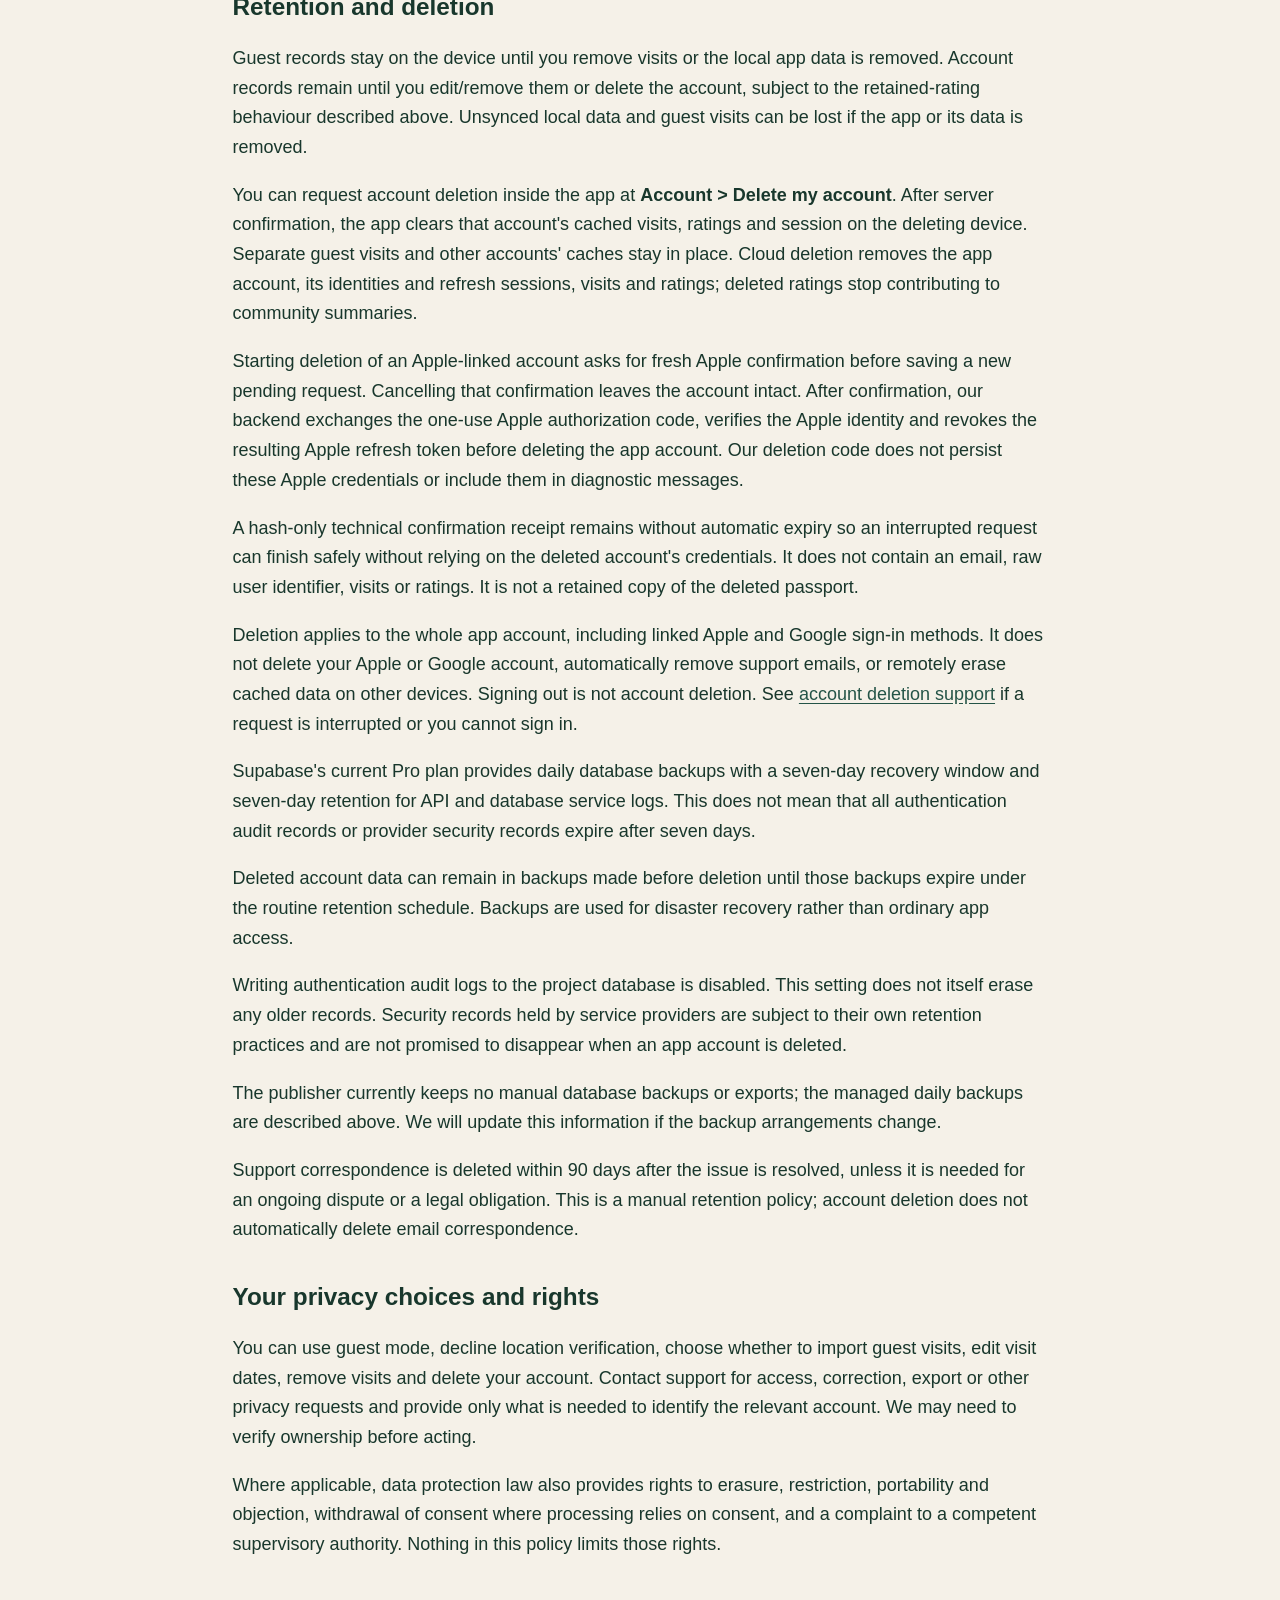
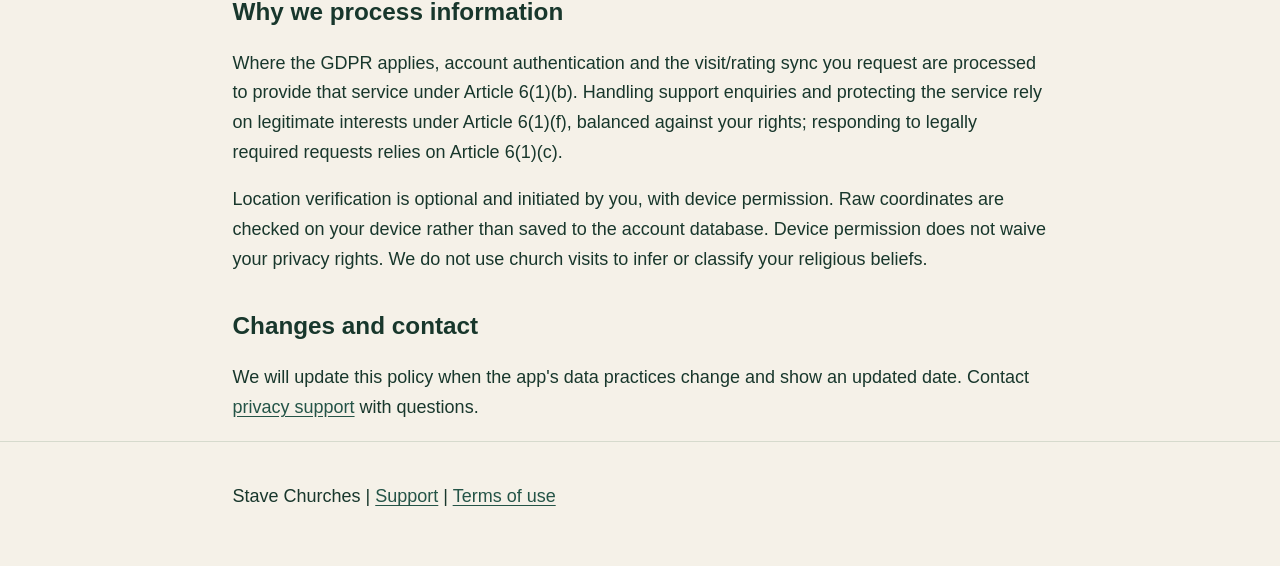
==== commit 8eeadab4: "Disclose managed Pro backups and seven-day log retention Co-authored-by: Copilot <223556219+Copilot@" ====
--- a/privacy.html
+++ b/privacy.html
@@ -69,9 +69,10 @@
     <p>Starting deletion of an Apple-linked account asks for fresh Apple confirmation before saving a new pending request. Cancelling that confirmation leaves the account intact. After confirmation, our backend exchanges the one-use Apple authorization code, verifies the Apple identity and revokes the resulting Apple refresh token before deleting the app account. Our deletion code does not persist these Apple credentials or include them in diagnostic messages.</p>
     <p>A hash-only technical confirmation receipt remains without automatic expiry so an interrupted request can finish safely without relying on the deleted account's credentials. It does not contain an email, raw user identifier, visits or ratings. It is not a retained copy of the deleted passport.</p>
     <p>Deletion applies to the whole app account, including linked Apple and Google sign-in methods. It does not delete your Apple or Google account, automatically remove support emails, or remotely erase cached data on other devices. Signing out is not account deletion. See <a href="index.html">account deletion support</a> if a request is interrupted or you cannot sign in.</p>
-    <p>Supabase's current Free plan includes one-day retention for API and database service logs. This does not mean that all authentication audit records or provider security records expire after one day. Automatic daily project backups are not included on this plan.</p>
+    <p>Supabase's current Pro plan provides daily database backups with a seven-day recovery window and seven-day retention for API and database service logs. This does not mean that all authentication audit records or provider security records expire after seven days.</p>
+    <p>Deleted account data can remain in backups made before deletion until those backups expire under the routine retention schedule. Backups are used for disaster recovery rather than ordinary app access.</p>
     <p>Writing authentication audit logs to the project database is disabled. This setting does not itself erase any older records. Security records held by service providers are subject to their own retention practices and are not promised to disappear when an app account is deleted.</p>
-    <p>The publisher currently keeps no manual database backups or exports. We will update this information if the backup arrangements change.</p>
+    <p>The publisher currently keeps no manual database backups or exports; the managed daily backups are described above. We will update this information if the backup arrangements change.</p>
     <p>Support correspondence is deleted within 90 days after the issue is resolved, unless it is needed for an ongoing dispute or a legal obligation. This is a manual retention policy; account deletion does not automatically delete email correspondence.</p>
 
     <h2>Your privacy choices and rights</h2>
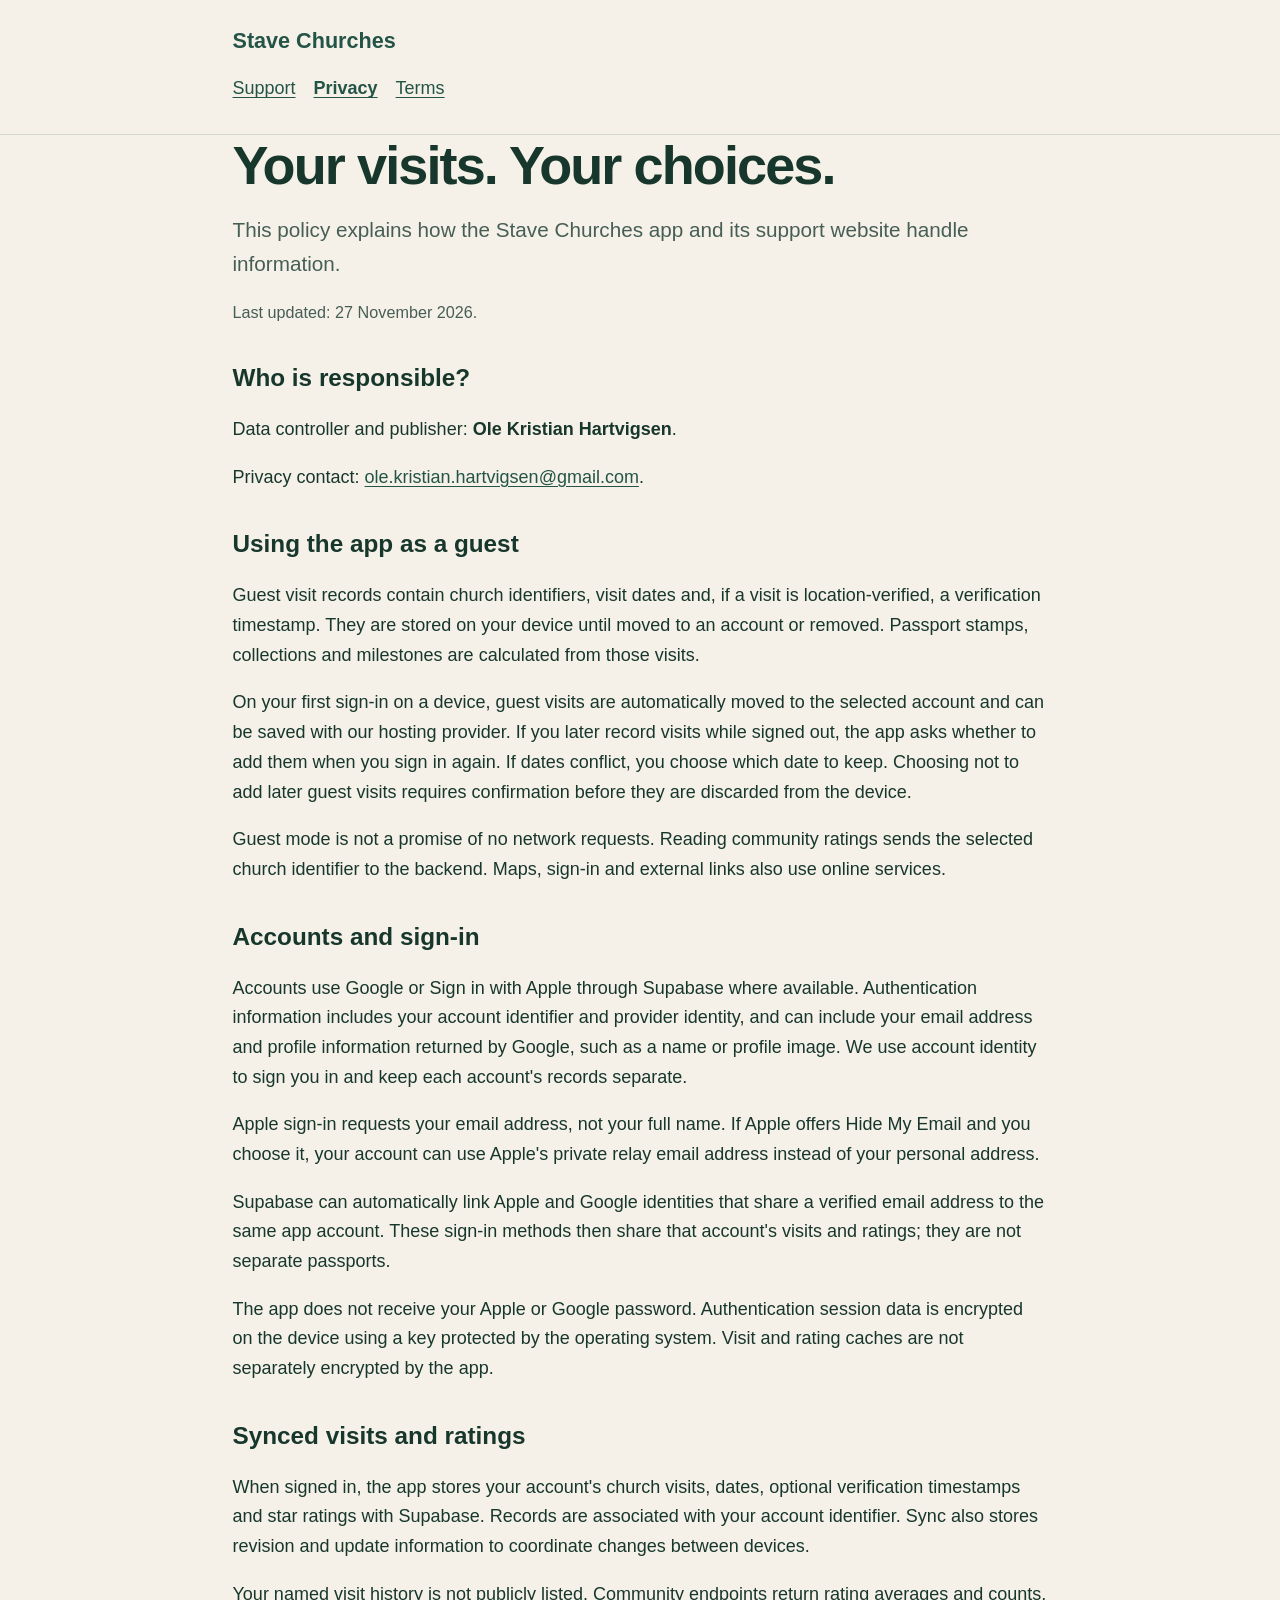
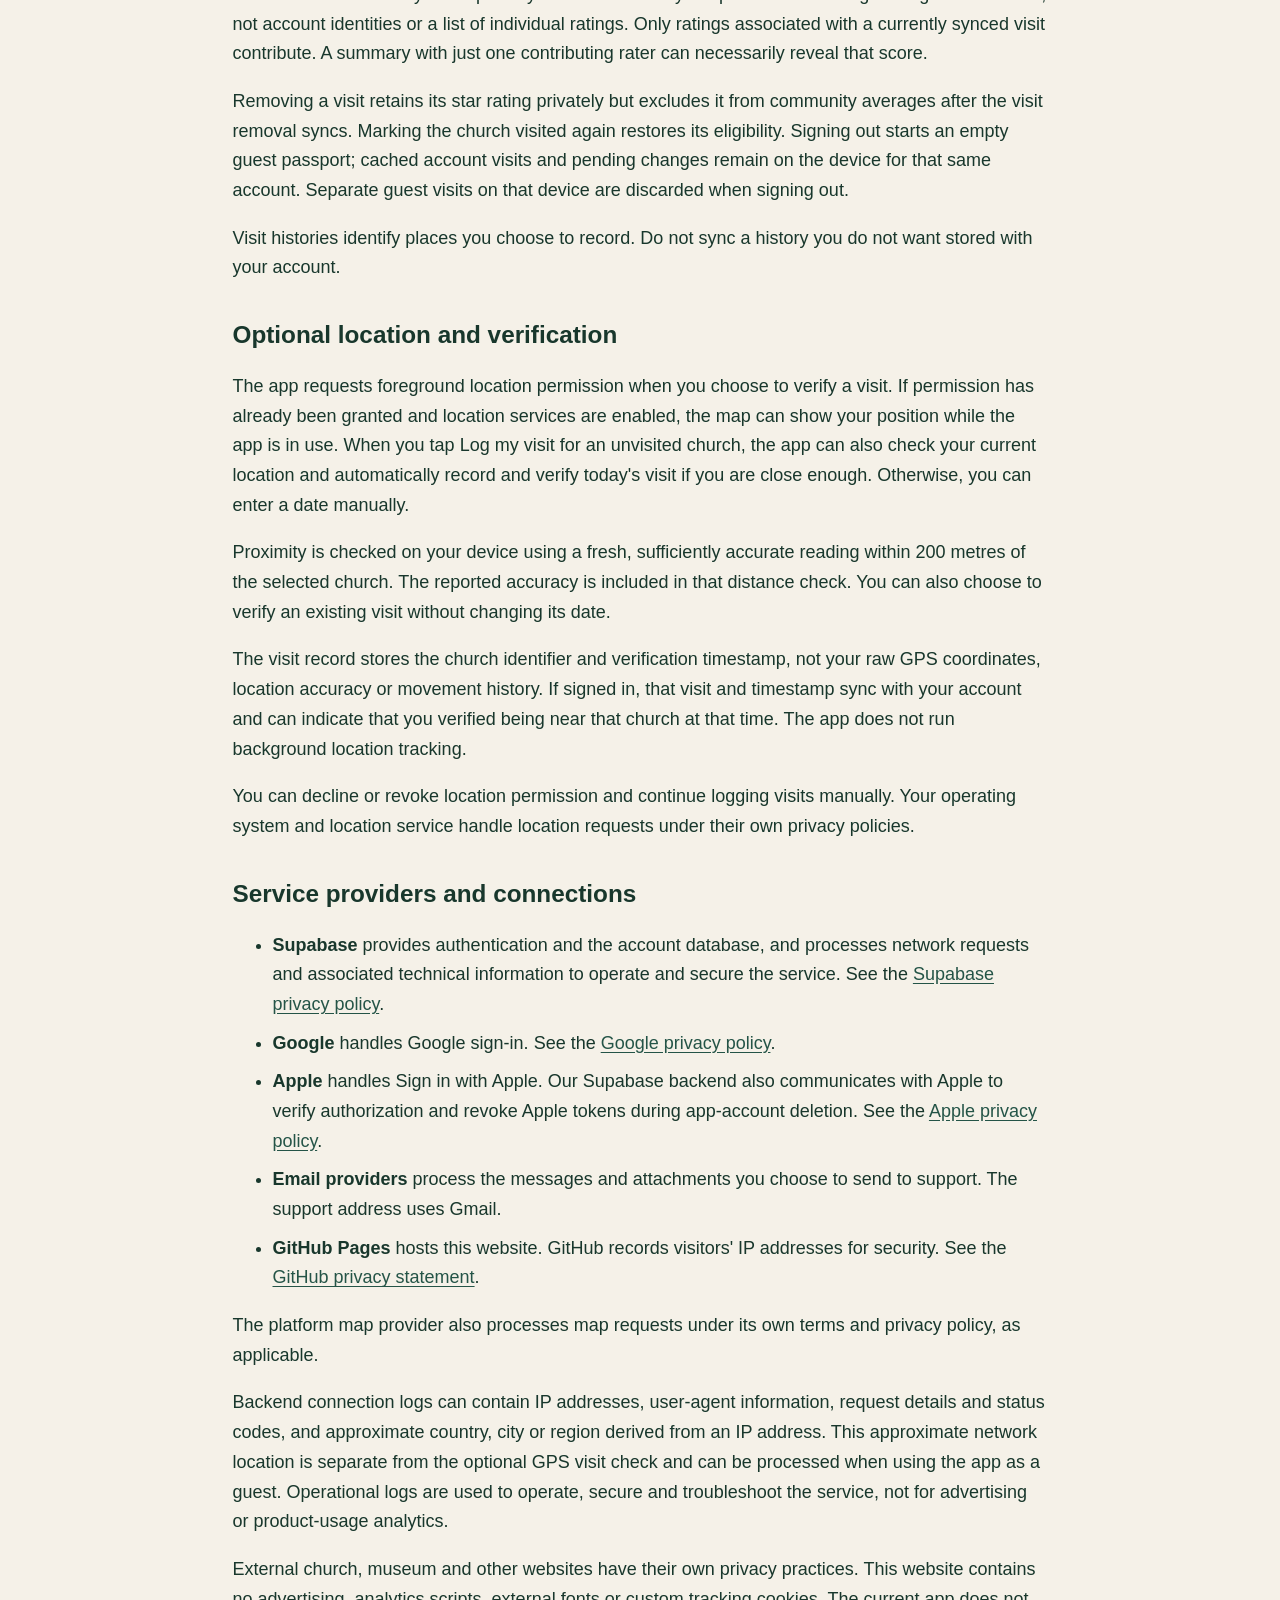
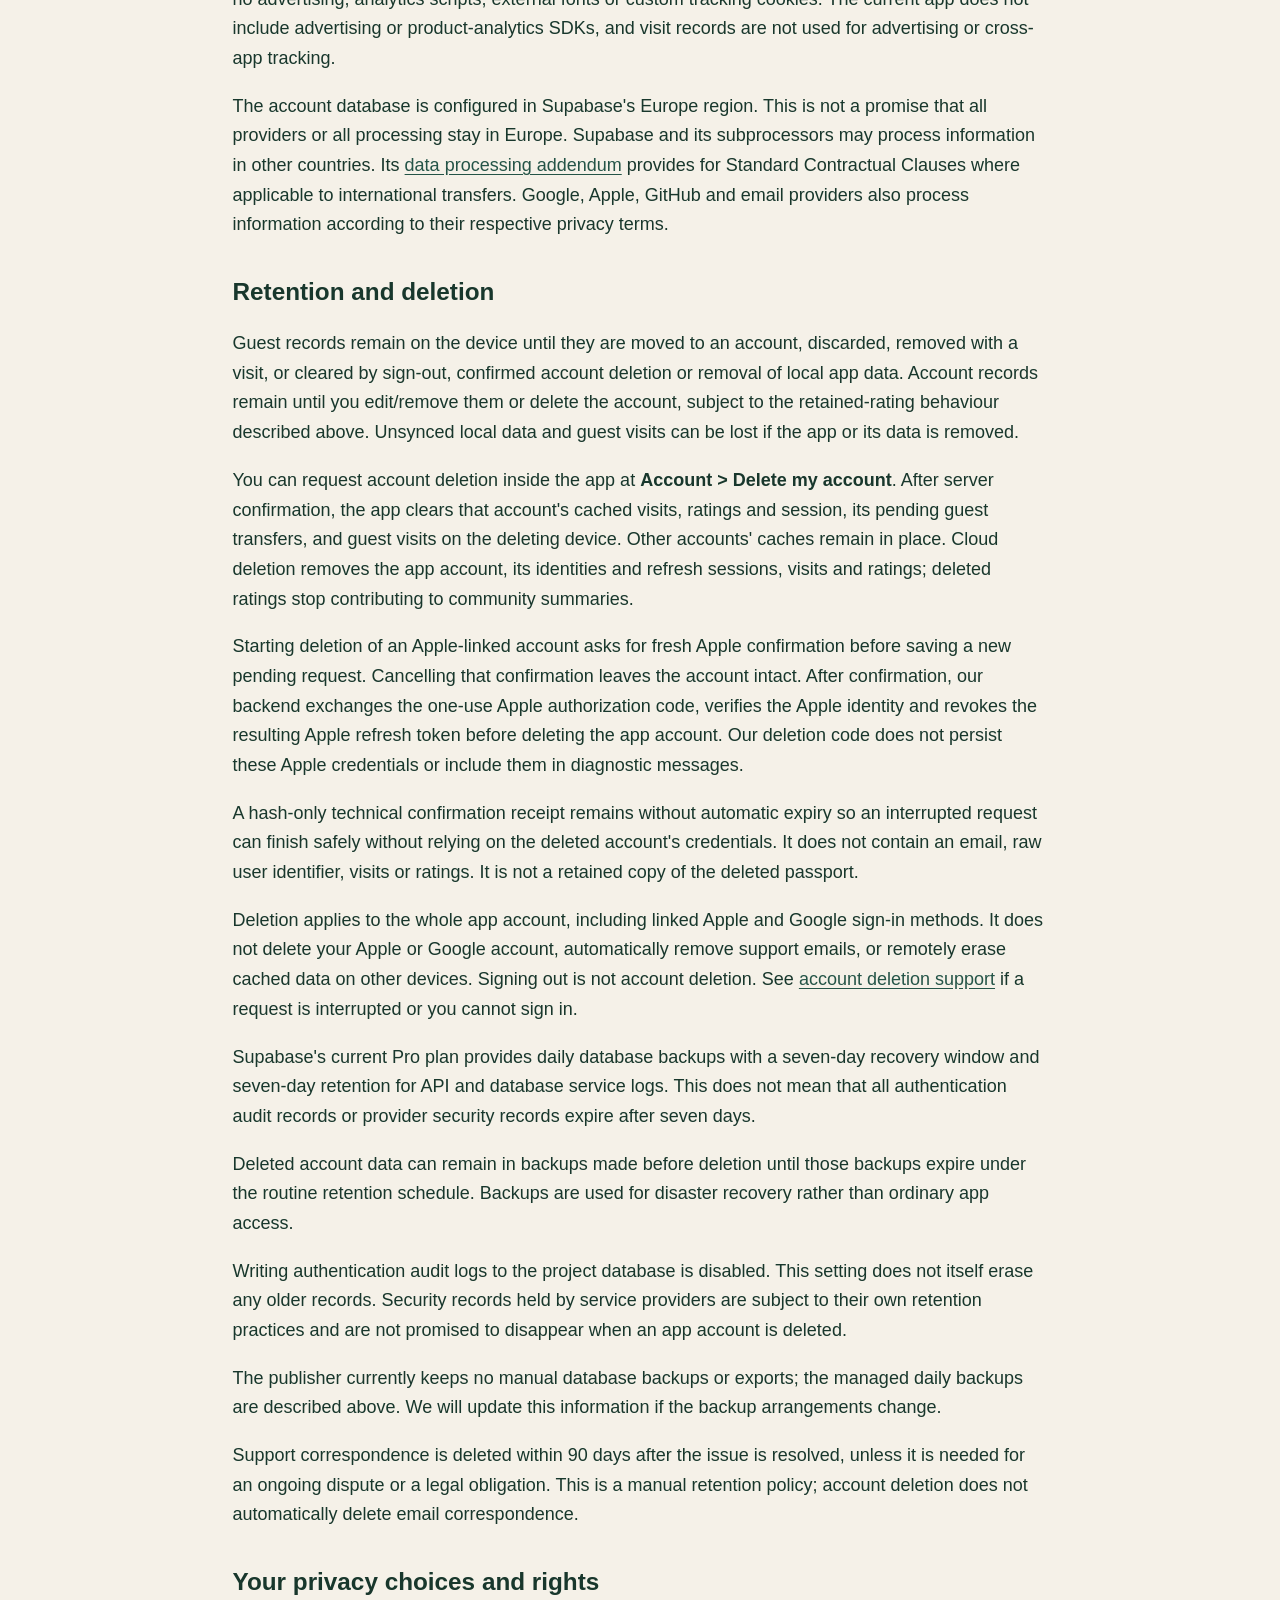
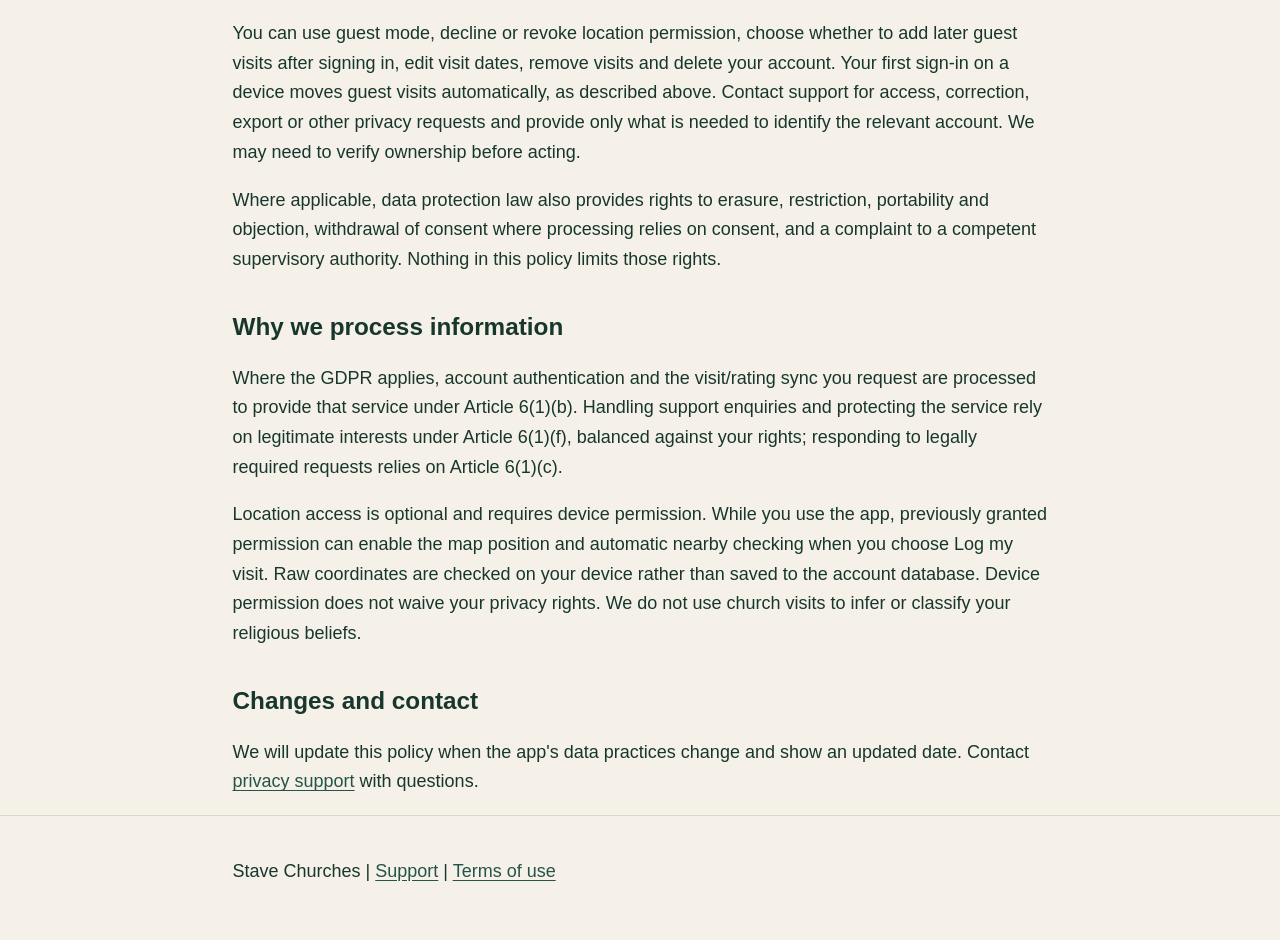
==== commit 1337fec0: "Update progress and location disclosures Co-authored-by: Copilot <223556219+Copilot@users.noreply.gi" ====
--- a/privacy.html
+++ b/privacy.html
@@ -3,7 +3,7 @@
 <head>
   <meta charset="utf-8">
   <meta name="viewport" content="width=device-width, initial-scale=1">
-  <meta name="description" content="How Stave Churches handles guest visits, account data, ratings and optional location verification.">
+  <meta name="description" content="How Stave Churches handles guest visits, account data, ratings and optional foreground location.">
   <title>Privacy | Stave Churches</title>
   <link rel="stylesheet" href="styles.css">
 </head>
@@ -22,15 +22,15 @@
   <main class="shell" id="main">
     <h1>Your visits. Your choices.</h1>
     <p class="lead">This policy explains how the Stave Churches app and its support website handle information.</p>
-    <p class="muted">Last updated: 26 November 2026.</p>
+    <p class="muted">Last updated: 27 November 2026.</p>
 
     <h2>Who is responsible?</h2>
     <p>Data controller and publisher: <strong>Ole Kristian Hartvigsen</strong>.</p>
     <p>Privacy contact: <a href="mailto:ole.kristian.hartvigsen@gmail.com?subject=Stave%20Churches%20privacy">ole.kristian.hartvigsen@gmail.com</a>.</p>
 
     <h2>Using the app as a guest</h2>
-    <p>Guest visit records contain church identifiers, visit dates and, if you choose location verification, a verification timestamp. They are stored on your device, not uploaded as an account passport. Passport stamps, collections and milestones are calculated from those visits.</p>
-    <p>Signing in does not automatically import guest visits. If you explicitly import them, a copy is added to the selected account and can sync to our hosting provider. The guest original stays on the device.</p>
+    <p>Guest visit records contain church identifiers, visit dates and, if a visit is location-verified, a verification timestamp. They are stored on your device until moved to an account or removed. Passport stamps, collections and milestones are calculated from those visits.</p>
+    <p>On your first sign-in on a device, guest visits are automatically moved to the selected account and can be saved with our hosting provider. If you later record visits while signed out, the app asks whether to add them when you sign in again. If dates conflict, you choose which date to keep. Choosing not to add later guest visits requires confirmation before they are discarded from the device.</p>
     <p>Guest mode is not a promise of no network requests. Reading community ratings sends the selected church identifier to the backend. Maps, sign-in and external links also use online services.</p>
 
     <h2>Accounts and sign-in</h2>
@@ -42,11 +42,12 @@
     <h2>Synced visits and ratings</h2>
     <p>When signed in, the app stores your account's church visits, dates, optional verification timestamps and star ratings with Supabase. Records are associated with your account identifier. Sync also stores revision and update information to coordinate changes between devices.</p>
     <p>Your named visit history is not publicly listed. Community endpoints return rating averages and counts, not account identities or a list of individual ratings. Only ratings associated with a currently synced visit contribute. A summary with just one contributing rater can necessarily reveal that score.</p>
-    <p>Removing a visit retains its star rating privately but excludes it from community averages after the visit removal syncs. Marking the church visited again restores its eligibility. Signing out leaves that account's cached visits and pending changes on the device for that same account.</p>
+    <p>Removing a visit retains its star rating privately but excludes it from community averages after the visit removal syncs. Marking the church visited again restores its eligibility. Signing out starts an empty guest passport; cached account visits and pending changes remain on the device for that same account. Separate guest visits on that device are discarded when signing out.</p>
     <p>Visit histories identify places you choose to record. Do not sync a history you do not want stored with your account.</p>
 
-    <h2>Optional location verification</h2>
-    <p>The app requests foreground location permission only when you choose to verify a visit. It obtains a current location and checks proximity to the selected church on your device.</p>
+    <h2>Optional location and verification</h2>
+    <p>The app requests foreground location permission when you choose to verify a visit. If permission has already been granted and location services are enabled, the map can show your position while the app is in use. When you tap Log my visit for an unvisited church, the app can also check your current location and automatically record and verify today's visit if you are close enough. Otherwise, you can enter a date manually.</p>
+    <p>Proximity is checked on your device using a fresh, sufficiently accurate reading within 200 metres of the selected church. The reported accuracy is included in that distance check. You can also choose to verify an existing visit without changing its date.</p>
     <p>The visit record stores the church identifier and verification timestamp, not your raw GPS coordinates, location accuracy or movement history. If signed in, that visit and timestamp sync with your account and can indicate that you verified being near that church at that time. The app does not run background location tracking.</p>
     <p>You can decline or revoke location permission and continue logging visits manually. Your operating system and location service handle location requests under their own privacy policies.</p>
 
@@ -64,8 +65,8 @@
     <p>The account database is configured in Supabase's Europe region. This is not a promise that all providers or all processing stay in Europe. Supabase and its subprocessors may process information in other countries. Its <a href="https://supabase.com/legal/customer-resources/data-processing-addendum">data processing addendum</a> provides for Standard Contractual Clauses where applicable to international transfers. Google, Apple, GitHub and email providers also process information according to their respective privacy terms.</p>
 
     <h2>Retention and deletion</h2>
-    <p>Guest records stay on the device until you remove visits or the local app data is removed. Account records remain until you edit/remove them or delete the account, subject to the retained-rating behaviour described above. Unsynced local data and guest visits can be lost if the app or its data is removed.</p>
-    <p>You can request account deletion inside the app at <strong>Account &gt; Delete my account</strong>. After server confirmation, the app clears that account's cached visits, ratings and session on the deleting device. Separate guest visits and other accounts' caches stay in place. Cloud deletion removes the app account, its identities and refresh sessions, visits and ratings; deleted ratings stop contributing to community summaries.</p>
+    <p>Guest records remain on the device until they are moved to an account, discarded, removed with a visit, or cleared by sign-out, confirmed account deletion or removal of local app data. Account records remain until you edit/remove them or delete the account, subject to the retained-rating behaviour described above. Unsynced local data and guest visits can be lost if the app or its data is removed.</p>
+    <p>You can request account deletion inside the app at <strong>Account &gt; Delete my account</strong>. After server confirmation, the app clears that account's cached visits, ratings and session, its pending guest transfers, and guest visits on the deleting device. Other accounts' caches remain in place. Cloud deletion removes the app account, its identities and refresh sessions, visits and ratings; deleted ratings stop contributing to community summaries.</p>
     <p>Starting deletion of an Apple-linked account asks for fresh Apple confirmation before saving a new pending request. Cancelling that confirmation leaves the account intact. After confirmation, our backend exchanges the one-use Apple authorization code, verifies the Apple identity and revokes the resulting Apple refresh token before deleting the app account. Our deletion code does not persist these Apple credentials or include them in diagnostic messages.</p>
     <p>A hash-only technical confirmation receipt remains without automatic expiry so an interrupted request can finish safely without relying on the deleted account's credentials. It does not contain an email, raw user identifier, visits or ratings. It is not a retained copy of the deleted passport.</p>
     <p>Deletion applies to the whole app account, including linked Apple and Google sign-in methods. It does not delete your Apple or Google account, automatically remove support emails, or remotely erase cached data on other devices. Signing out is not account deletion. See <a href="index.html">account deletion support</a> if a request is interrupted or you cannot sign in.</p>
@@ -76,11 +77,11 @@
     <p>Support correspondence is deleted within 90 days after the issue is resolved, unless it is needed for an ongoing dispute or a legal obligation. This is a manual retention policy; account deletion does not automatically delete email correspondence.</p>
 
     <h2>Your privacy choices and rights</h2>
-    <p>You can use guest mode, decline location verification, choose whether to import guest visits, edit visit dates, remove visits and delete your account. Contact support for access, correction, export or other privacy requests and provide only what is needed to identify the relevant account. We may need to verify ownership before acting.</p>
+    <p>You can use guest mode, decline or revoke location permission, choose whether to add later guest visits after signing in, edit visit dates, remove visits and delete your account. Your first sign-in on a device moves guest visits automatically, as described above. Contact support for access, correction, export or other privacy requests and provide only what is needed to identify the relevant account. We may need to verify ownership before acting.</p>
     <p>Where applicable, data protection law also provides rights to erasure, restriction, portability and objection, withdrawal of consent where processing relies on consent, and a complaint to a competent supervisory authority. Nothing in this policy limits those rights.</p>
     <h2>Why we process information</h2>
     <p>Where the GDPR applies, account authentication and the visit/rating sync you request are processed to provide that service under Article 6(1)(b). Handling support enquiries and protecting the service rely on legitimate interests under Article 6(1)(f), balanced against your rights; responding to legally required requests relies on Article 6(1)(c).</p>
-    <p>Location verification is optional and initiated by you, with device permission. Raw coordinates are checked on your device rather than saved to the account database. Device permission does not waive your privacy rights. We do not use church visits to infer or classify your religious beliefs.</p>
+    <p>Location access is optional and requires device permission. While you use the app, previously granted permission can enable the map position and automatic nearby checking when you choose Log my visit. Raw coordinates are checked on your device rather than saved to the account database. Device permission does not waive your privacy rights. We do not use church visits to infer or classify your religious beliefs.</p>
 
     <h2>Changes and contact</h2>
     <p>We will update this policy when the app's data practices change and show an updated date. Contact <a href="mailto:ole.kristian.hartvigsen@gmail.com?subject=Stave%20Churches%20privacy">privacy support</a> with questions.</p>
